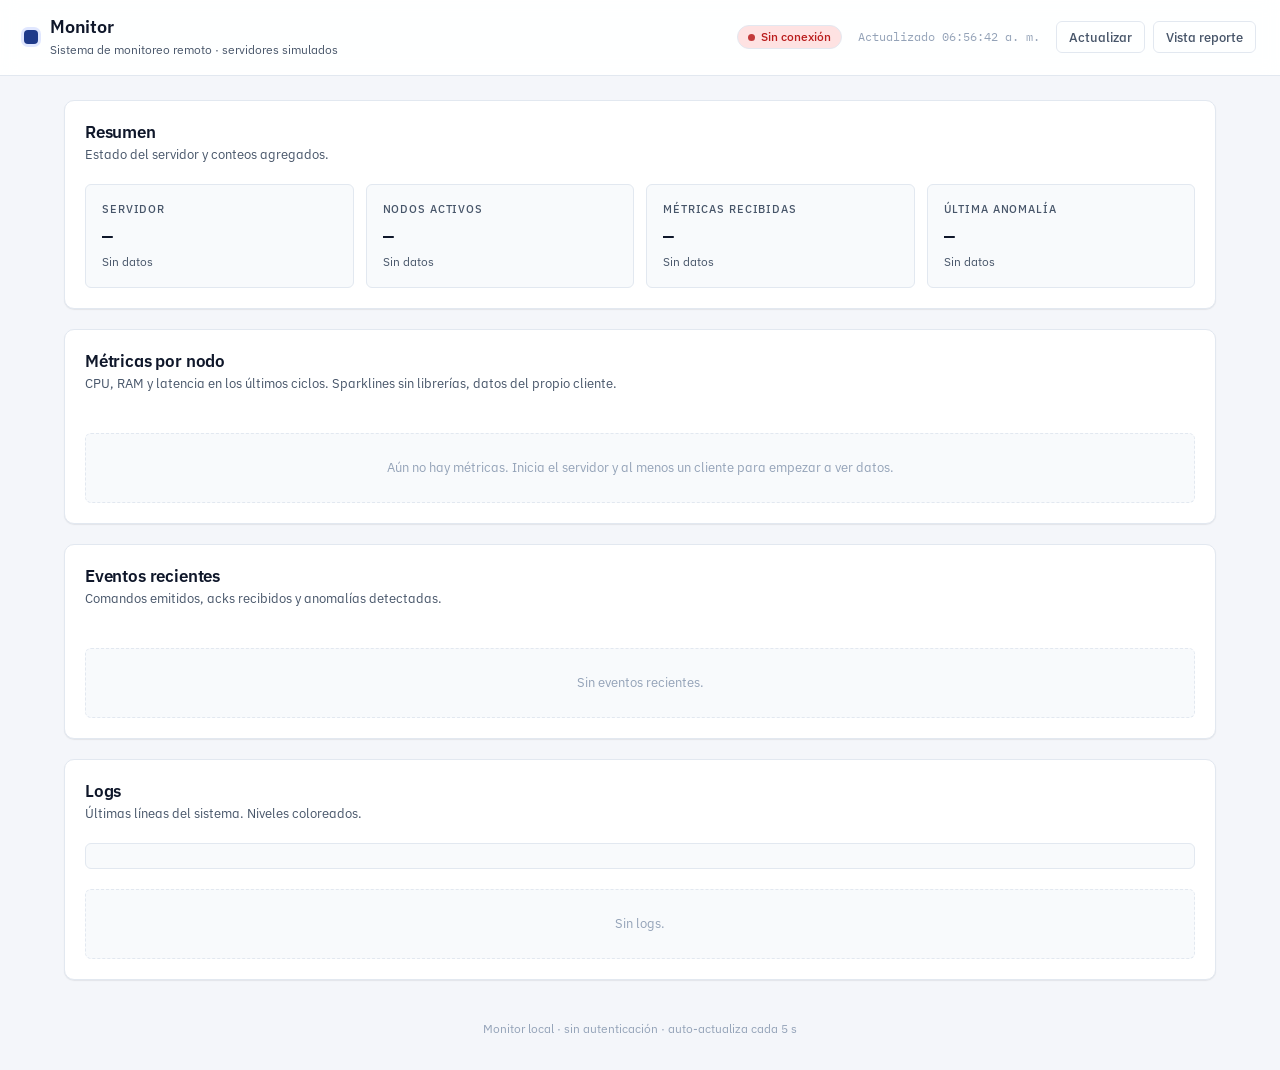
==== frontend/static/index.html @ 86722097 "implementación completa: servidor con persistencia, cliente, frontend y documentación" ====
<!doctype html>
<html lang="es">
  <head>
    <meta charset="utf-8" />
    <meta name="viewport" content="width=device-width, initial-scale=1" />
    <title>Monitor · Sistema de monitoreo remoto</title>
    <link rel="preconnect" href="https://fonts.googleapis.com" />
    <link rel="preconnect" href="https://fonts.gstatic.com" crossorigin />
    <link
      rel="stylesheet"
      href="https://fonts.googleapis.com/css2?family=IBM+Plex+Mono:wght@400;500&family=IBM+Plex+Sans:wght@400;500;600&display=swap"
    />
    <link rel="stylesheet" href="styles.css" />
  </head>
  <body>
    <a class="skip" href="#contenido">Saltar al contenido</a>

    <header class="topbar">
      <div class="topbar__brand">
        <span class="topbar__mark" aria-hidden="true"></span>
        <div>
          <h1>Monitor</h1>
          <p class="topbar__sub">Sistema de monitoreo remoto · servidores simulados</p>
        </div>
      </div>
      <div class="topbar__actions">
        <span class="pill pill--ghost" id="global-pill" data-state="loading">
          <span class="pill__dot" aria-hidden="true"></span>
          <span class="pill__label">Conectando…</span>
        </span>
        <span class="topbar__stamp" id="last-refresh">—</span>
        <button class="btn btn--ghost" id="refresh" type="button">
          Actualizar
        </button>
        <a class="btn btn--ghost" href="snapshot.html" target="_blank" rel="noopener">
          Vista reporte
        </a>
      </div>
    </header>

    <main id="contenido" class="layout">
      <!-- Resumen -->
      <section class="card" aria-labelledby="resumen-titulo">
        <header class="card__header">
          <h2 id="resumen-titulo">Resumen</h2>
          <p class="card__hint">Estado del servidor y conteos agregados.</p>
        </header>
        <div class="stat-grid">
          <div class="stat">
            <span class="stat__label">Servidor</span>
            <span class="stat__value" id="stat-server">—</span>
            <span class="stat__hint" id="stat-server-hint">Sin datos</span>
          </div>
          <div class="stat">
            <span class="stat__label">Nodos activos</span>
            <span class="stat__value" id="stat-nodes">—</span>
            <span class="stat__hint" id="stat-nodes-hint">Sin datos</span>
          </div>
          <div class="stat">
            <span class="stat__label">Métricas recibidas</span>
            <span class="stat__value" id="stat-metrics">—</span>
            <span class="stat__hint" id="stat-metrics-hint">Sin datos</span>
          </div>
          <div class="stat">
            <span class="stat__label">Última anomalía</span>
            <span class="stat__value" id="stat-anomaly">—</span>
            <span class="stat__hint" id="stat-anomaly-hint">Sin datos</span>
          </div>
        </div>
      </section>

      <!-- Métricas por nodo -->
      <section class="card" aria-labelledby="nodos-titulo">
        <header class="card__header">
          <h2 id="nodos-titulo">Métricas por nodo</h2>
          <p class="card__hint">
            CPU, RAM y latencia en los últimos ciclos. Sparklines sin librerías,
            datos del propio cliente.
          </p>
        </header>
        <div class="node-grid" id="node-grid"></div>
        <p class="empty" id="nodes-empty" hidden>
          Aún no hay métricas. Inicia el servidor y al menos un cliente para
          empezar a ver datos.
        </p>
      </section>

      <!-- Eventos recientes -->
      <section class="card" aria-labelledby="eventos-titulo">
        <header class="card__header">
          <h2 id="eventos-titulo">Eventos recientes</h2>
          <p class="card__hint">
            Comandos emitidos, acks recibidos y anomalías detectadas.
          </p>
        </header>
        <ol class="event-list" id="event-list" aria-live="polite"></ol>
        <p class="empty" id="events-empty" hidden>
          Sin eventos recientes.
        </p>
      </section>

      <!-- Logs -->
      <section class="card" aria-labelledby="logs-titulo">
        <header class="card__header">
          <h2 id="logs-titulo">Logs</h2>
          <p class="card__hint">Últimas líneas del sistema. Niveles coloreados.</p>
        </header>
        <pre class="log-tail" id="log-tail" aria-live="polite"></pre>
        <p class="empty" id="logs-empty" hidden>Sin logs.</p>
      </section>
    </main>

    <footer class="footbar">
      <span>Monitor local · sin autenticación · auto-actualiza cada 5 s</span>
    </footer>

    <script src="app.js" defer></script>
  </body>
</html>
---- frontend/static/styles.css ----
/* === Tokens ============================================================== */
:root {
  /* Surfaces */
  --bg: #f4f6fa;
  --surface: #ffffff;
  --surface-2: #f8fafc;
  --surface-3: #eef2f7;

  /* Lines */
  --border: #e2e8f0;
  --border-strong: #cbd5e1;
  --border-focus: #1e3a8a;

  /* Text */
  --text: #0f172a;
  --text-muted: #475569;
  --text-faint: #94a3b8;

  /* Accent (one) */
  --accent: #1e3a8a;
  --accent-hover: #1e40af;
  --accent-ink: #ffffff;
  --accent-soft: #e0e7ff;

  /* States */
  --success: #047857;
  --success-soft: #d1fae5;
  --warn: #b45309;
  --warn-soft: #fef3c7;
  --error: #b91c1c;
  --error-soft: #fee2e2;
  --info: #1d4ed8;
  --info-soft: #dbeafe;
  --idle: #475569;
  --idle-soft: #e2e8f0;

  /* Type */
  --font-sans: "IBM Plex Sans", system-ui, -apple-system, "Segoe UI", Roboto,
    "Helvetica Neue", Arial, sans-serif;
  --font-mono: "IBM Plex Mono", ui-monospace, "SF Mono", Menlo, Consolas,
    "Liberation Mono", monospace;

  /* Geometry */
  --radius-sm: 6px;
  --radius-md: 10px;
  --radius-lg: 14px;
  --radius-pill: 999px;

  --shadow-1: 0 1px 0 rgba(15, 23, 42, 0.04), 0 1px 2px rgba(15, 23, 42, 0.04);

  --space-1: 4px;
  --space-2: 8px;
  --space-3: 12px;
  --space-4: 16px;
  --space-5: 20px;
  --space-6: 24px;
  --space-8: 32px;
  --space-10: 40px;

  --maxw: 1200px;
}

@media (prefers-color-scheme: dark) {
  :root {
    --bg: #0b1220;
    --surface: #131b2c;
    --surface-2: #1a2335;
    --surface-3: #1e2942;
    --border: #23304a;
    --border-strong: #334155;
    --text: #f1f5f9;
    --text-muted: #94a3b8;
    --text-faint: #64748b;
    --accent: #93c5fd;
    --accent-hover: #bfdbfe;
    --accent-ink: #0b1220;
    --accent-soft: #1e3a8a;
    --success-soft: #064e3b;
    --warn-soft: #78350f;
    --error-soft: #7f1d1d;
    --info-soft: #1e3a8a;
    --idle-soft: #334155;
    --shadow-1: 0 1px 0 rgba(0, 0, 0, 0.3), 0 1px 2px rgba(0, 0, 0, 0.3);
  }
}

/* === Base ================================================================ */
*,
*::before,
*::after {
  box-sizing: border-box;
}

html {
  -webkit-text-size-adjust: 100%;
  text-rendering: optimizeLegibility;
}

body {
  margin: 0;
  font-family: var(--font-sans);
  font-size: 15px;
  line-height: 1.5;
  color: var(--text);
  background: var(--bg);
  font-feature-settings: "ss01", "ss02", "cv11";
}

h1,
h2,
h3 {
  margin: 0;
  font-weight: 600;
  letter-spacing: -0.01em;
  color: var(--text);
}

h1 {
  font-size: 18px;
  line-height: 1.25;
}

h2 {
  font-size: 17px;
  line-height: 1.3;
}

p {
  margin: 0;
  color: var(--text-muted);
}

code {
  font-family: var(--font-mono);
  font-size: 0.92em;
  color: var(--text);
  background: var(--surface-3);
  padding: 1px 5px;
  border-radius: 4px;
}

a {
  color: var(--accent);
  text-decoration: none;
}

button {
  font: inherit;
  color: inherit;
}

.skip {
  position: absolute;
  left: -9999px;
  top: 0;
  background: var(--accent);
  color: var(--accent-ink);
  padding: 8px 12px;
  border-radius: 0 0 var(--radius-sm) 0;
  z-index: 100;
}
.skip:focus {
  left: 0;
}

.muted {
  color: var(--text-muted);
}

/* === Top bar ============================================================== */
.topbar {
  position: sticky;
  top: 0;
  z-index: 10;
  display: flex;
  align-items: center;
  justify-content: space-between;
  gap: var(--space-4);
  padding: var(--space-4) var(--space-6);
  background: color-mix(in srgb, var(--surface) 92%, transparent);
  -webkit-backdrop-filter: saturate(180%) blur(8px);
  backdrop-filter: saturate(180%) blur(8px);
  border-bottom: 1px solid var(--border);
}

.topbar__brand {
  display: flex;
  align-items: center;
  gap: var(--space-3);
  min-width: 0;
}

.topbar__mark {
  width: 14px;
  height: 14px;
  border-radius: 4px;
  background: var(--accent);
  box-shadow: 0 0 0 3px var(--accent-soft);
  flex: 0 0 auto;
}

.topbar__sub {
  font-size: 12px;
  color: var(--text-muted);
  margin-top: 2px;
}

.topbar__actions {
  display: flex;
  align-items: center;
  gap: var(--space-2);
  flex-wrap: wrap;
  justify-content: flex-end;
}

.topbar__stamp {
  font-family: var(--font-mono);
  font-size: 12px;
  color: var(--text-faint);
  padding: 0 var(--space-2);
}

@media (max-width: 640px) {
  .topbar {
    padding: var(--space-3) var(--space-4);
  }
  .topbar__sub,
  .topbar__stamp {
    display: none;
  }
}

/* === Layout =============================================================== */
.layout {
  max-width: var(--maxw);
  margin: 0 auto;
  padding: var(--space-6);
  display: flex;
  flex-direction: column;
  gap: var(--space-5);
}

@media (max-width: 640px) {
  .layout {
    padding: var(--space-4);
    gap: var(--space-4);
  }
}

/* === Card ================================================================ */
.card {
  background: var(--surface);
  border: 1px solid var(--border);
  border-radius: var(--radius-md);
  padding: var(--space-5);
  box-shadow: var(--shadow-1);
  display: flex;
  flex-direction: column;
  gap: var(--space-5);
}

.card__header {
  display: flex;
  flex-direction: column;
  gap: 2px;
}

.card__hint {
  font-size: 13px;
  color: var(--text-muted);
}

.empty {
  font-size: 13px;
  color: var(--text-faint);
  text-align: center;
  padding: var(--space-6) var(--space-3);
  border: 1px dashed var(--border);
  border-radius: var(--radius-sm);
  background: var(--surface-2);
}

/* === Stat tiles =========================================================== */
.stat-grid {
  display: grid;
  grid-template-columns: repeat(auto-fit, minmax(180px, 1fr));
  gap: var(--space-3);
}

.stat {
  display: flex;
  flex-direction: column;
  gap: 4px;
  padding: var(--space-4);
  background: var(--surface-2);
  border: 1px solid var(--border);
  border-radius: var(--radius-sm);
}

.stat__label {
  font-size: 11px;
  text-transform: uppercase;
  letter-spacing: 0.08em;
  color: var(--text-muted);
  font-weight: 500;
}

.stat__value {
  font-family: var(--font-mono);
  font-size: 18px;
  font-weight: 500;
  color: var(--text);
  word-break: break-all;
}

.stat__hint {
  font-size: 12px;
  color: var(--text-muted);
}

/* === Buttons ============================================================== */
.btn {
  appearance: none;
  display: inline-flex;
  align-items: center;
  justify-content: center;
  gap: 6px;
  height: 32px;
  padding: 0 12px;
  font-size: 13px;
  font-weight: 500;
  color: var(--text);
  background: var(--surface);
  border: 1px solid var(--border-strong);
  border-radius: var(--radius-sm);
  cursor: pointer;
  transition: background-color 120ms ease, border-color 120ms ease,
    color 120ms ease;
  white-space: nowrap;
}

.btn:hover {
  background: var(--surface-3);
  border-color: var(--text-muted);
}

.btn:focus-visible {
  outline: 2px solid var(--accent);
  outline-offset: 2px;
}

.btn--ghost {
  background: transparent;
  border-color: var(--border);
  color: var(--text-muted);
}
.btn--ghost:hover {
  background: var(--surface-2);
  color: var(--text);
  border-color: var(--border-strong);
}

@media (prefers-reduced-motion: reduce) {
  .btn {
    transition: none;
  }
}

/* === Pills (status) ======================================================= */
.pill {
  display: inline-flex;
  align-items: center;
  gap: 6px;
  height: 24px;
  padding: 0 10px;
  font-size: 12px;
  font-weight: 500;
  color: var(--text);
  background: var(--idle-soft);
  border-radius: var(--radius-pill);
  white-space: nowrap;
}

.pill__dot {
  width: 7px;
  height: 7px;
  border-radius: 50%;
  background: currentColor;
  opacity: 0.85;
}

.pill--ghost {
  background: transparent;
  border: 1px solid var(--border);
  color: var(--text-muted);
}

.pill[data-state="ok"],
.pill[data-state="success"] {
  color: var(--success);
  background: var(--success-soft);
}
.pill[data-state="running"] {
  color: var(--info);
  background: var(--info-soft);
}
.pill[data-state="warn"] {
  color: var(--warn);
  background: var(--warn-soft);
}
.pill[data-state="error"] {
  color: var(--error);
  background: var(--error-soft);
}
.pill[data-state="idle"] {
  color: var(--idle);
  background: var(--idle-soft);
}
.pill[data-state="loading"] {
  color: var(--text-muted);
  background: var(--surface-3);
}
.pill[data-state="loading"] .pill__dot {
  animation: pulse 1.4s ease-in-out infinite;
}

@keyframes pulse {
  0%,
  100% {
    opacity: 0.4;
  }
  50% {
    opacity: 1;
  }
}

@media (prefers-reduced-motion: reduce) {
  .pill[data-state="loading"] .pill__dot {
    animation: none;
  }
}

/* === Node cards =========================================================== */
.node-grid {
  display: grid;
  grid-template-columns: repeat(auto-fit, minmax(320px, 1fr));
  gap: var(--space-4);
}

.node {
  display: flex;
  flex-direction: column;
  gap: var(--space-3);
  padding: var(--space-4);
  background: var(--surface-2);
  border: 1px solid var(--border);
  border-radius: var(--radius-sm);
}

.node__head {
  display: flex;
  align-items: center;
  justify-content: space-between;
  gap: var(--space-3);
}

.node__id {
  font-family: var(--font-mono);
  font-size: 14px;
  font-weight: 500;
  color: var(--text);
}

.node__metrics {
  display: grid;
  grid-template-columns: repeat(3, 1fr);
  gap: var(--space-3);
}

.metric {
  display: flex;
  flex-direction: column;
  gap: 4px;
  min-width: 0;
}

.metric__row {
  display: flex;
  align-items: baseline;
  justify-content: space-between;
  gap: var(--space-2);
}

.metric__label {
  font-size: 11px;
  text-transform: uppercase;
  letter-spacing: 0.08em;
  color: var(--text-muted);
  font-weight: 500;
}

.metric__value {
  font-family: var(--font-mono);
  font-size: 13px;
  font-weight: 500;
  color: var(--text);
}

.metric__value[data-state="warn"] {
  color: var(--warn);
}
.metric__value[data-state="error"] {
  color: var(--error);
}
.metric__value[data-state="success"] {
  color: var(--text);
}

.node__foot {
  display: flex;
  justify-content: space-between;
  align-items: center;
  gap: var(--space-2);
  font-size: 12px;
  color: var(--text-muted);
  padding-top: var(--space-2);
  border-top: 1px dashed var(--border);
  flex-wrap: wrap;
}

.node__foot code {
  font-size: 11px;
}

/* === Sparkline ============================================================ */
.spark {
  display: block;
  width: 100%;
  height: 28px;
  overflow: visible;
}

.spark__line {
  fill: none;
  stroke-width: 1.5;
  stroke-linecap: round;
  stroke-linejoin: round;
  vector-effect: non-scaling-stroke;
}

.spark__area {
  stroke: none;
  opacity: 0.18;
}

.spark--info .spark__line,
.spark--info .spark__area {
  stroke: var(--info);
  fill: var(--info);
}
.spark--success .spark__line,
.spark--success .spark__area {
  stroke: var(--success);
  fill: var(--success);
}
.spark--warn .spark__line,
.spark--warn .spark__area {
  stroke: var(--warn);
  fill: var(--warn);
}
.spark--error .spark__line,
.spark--error .spark__area {
  stroke: var(--error);
  fill: var(--error);
}
.spark--idle .spark__line,
.spark--idle .spark__area {
  stroke: var(--text-faint);
  fill: var(--text-faint);
}

/* === Event list =========================================================== */
.event-list {
  list-style: none;
  margin: 0;
  padding: 0;
  display: flex;
  flex-direction: column;
  gap: 2px;
  max-height: 360px;
  overflow-y: auto;
}

.event {
  display: grid;
  grid-template-columns: 100px 130px 1fr auto;
  align-items: center;
  gap: var(--space-3);
  padding: 8px var(--space-3);
  border-radius: 4px;
  background: var(--surface-2);
  border: 1px solid var(--border);
  font-size: 13px;
}

.event + .event {
  margin-top: -1px;
}

.event__type {
  font-family: var(--font-mono);
  font-size: 11px;
  text-transform: uppercase;
  letter-spacing: 0.05em;
  font-weight: 500;
  padding: 2px 8px;
  border-radius: var(--radius-pill);
  text-align: center;
  white-space: nowrap;
}

.event__type--command {
  color: var(--info);
  background: var(--info-soft);
}
.event__type--ack {
  color: var(--success);
  background: var(--success-soft);
}
.event__type--anomaly,
.event__type--alert,
.event__type--warn,
.event__type--warning {
  color: var(--warn);
  background: var(--warn-soft);
}
.event__type--error,
.event__type--fail,
.event__type--failed {
  color: var(--error);
  background: var(--error-soft);
}
.event__type--event,
.event__type--metric,
.event__type--info {
  color: var(--text-muted);
  background: var(--surface-3);
}

.event__node {
  font-family: var(--font-mono);
  font-size: 12px;
  color: var(--text);
  white-space: nowrap;
  overflow: hidden;
  text-overflow: ellipsis;
}

.event__detail {
  font-size: 13px;
  color: var(--text-muted);
  min-width: 0;
  overflow: hidden;
  text-overflow: ellipsis;
  white-space: nowrap;
}

.event__detail code {
  background: transparent;
  padding: 0;
  color: var(--text);
}

.event__time {
  font-family: var(--font-mono);
  font-size: 11px;
  color: var(--text-faint);
  white-space: nowrap;
}

@media (max-width: 720px) {
  .event {
    grid-template-columns: 90px 1fr auto;
    grid-template-areas:
      "type node time"
      "detail detail detail";
    row-gap: 2px;
  }
  .event__type {
    grid-area: type;
  }
  .event__node {
    grid-area: node;
  }
  .event__time {
    grid-area: time;
  }
  .event__detail {
    grid-area: detail;
    white-space: normal;
  }
}

/* === Log tail ============================================================= */
.log-tail {
  margin: 0;
  padding: var(--space-3);
  background: var(--surface-2);
  border: 1px solid var(--border);
  border-radius: var(--radius-sm);
  font-family: var(--font-mono);
  font-size: 12px;
  line-height: 1.55;
  color: var(--text);
  max-height: 360px;
  overflow: auto;
  white-space: pre-wrap;
  word-break: break-word;
}

.log__line {
  display: block;
}

.log__time {
  color: var(--text-faint);
  margin-right: 6px;
}

.log__level {
  display: inline-block;
  min-width: 48px;
  text-transform: uppercase;
  font-size: 10.5px;
  letter-spacing: 0.06em;
  margin-right: 6px;
  color: var(--text-muted);
}

.log__line[data-level="error"] .log__level,
.log__line[data-level="fatal"] .log__level {
  color: var(--error);
}
.log__line[data-level="warn"] .log__level,
.log__line[data-level="warning"] .log__level {
  color: var(--warn);
}
.log__line[data-level="info"] .log__level {
  color: var(--info);
}
.log__line[data-level="debug"] .log__level {
  color: var(--text-faint);
}

/* === Foot ================================================================ */
.footbar {
  max-width: var(--maxw);
  margin: 0 auto;
  padding: var(--space-4) var(--space-6) var(--space-8);
  font-size: 12px;
  color: var(--text-faint);
  text-align: center;
}

/* === Snapshot page ======================================================== */
.snapshot {
  max-width: 1200px;
  margin: 0 auto;
  padding: var(--space-10) var(--space-6) var(--space-12);
  display: flex;
  flex-direction: column;
  gap: var(--space-8);
}

.snapshot__head {
  display: flex;
  flex-direction: column;
  gap: var(--space-3);
  padding-bottom: var(--space-6);
  border-bottom: 1px solid var(--border);
}

.snapshot__eyebrow {
  font-size: 11px;
  text-transform: uppercase;
  letter-spacing: 0.18em;
  color: var(--text-muted);
  font-weight: 500;
}

.snapshot__title {
  font-size: clamp(28px, 4vw, 40px);
  line-height: 1.1;
  letter-spacing: -0.02em;
  font-weight: 600;
}

.snapshot__meta {
  display: flex;
  flex-wrap: wrap;
  gap: var(--space-4);
  font-size: 13px;
  color: var(--text-muted);
}

.snapshot__meta strong {
  color: var(--text);
  font-weight: 500;
}

.snapshot__grid {
  display: grid;
  grid-template-columns: repeat(auto-fit, minmax(260px, 1fr));
  gap: var(--space-4);
}

.snapshot__tile {
  display: flex;
  flex-direction: column;
  gap: var(--space-2);
  padding: var(--space-5);
  background: var(--surface);
  border: 1px solid var(--border);
  border-radius: var(--radius-md);
  box-shadow: var(--shadow-1);
}

.snapshot__tile--feature {
  grid-column: span 2;
  background: var(--surface-2);
}

@media (max-width: 720px) {
  .snapshot__tile--feature {
    grid-column: span 1;
  }
}

.snapshot__label {
  font-size: 11px;
  text-transform: uppercase;
  letter-spacing: 0.08em;
  color: var(--text-muted);
  font-weight: 500;
}

.snapshot__value {
  font-family: var(--font-mono);
  font-size: 22px;
  font-weight: 500;
  color: var(--text);
}

.snapshot__value--small {
  font-size: 14px;
  font-weight: 400;
  line-height: 1.5;
  word-break: break-all;
}

.snapshot__hint {
  font-size: 13px;
  color: var(--text-muted);
}

.snapshot__section {
  display: flex;
  flex-direction: column;
  gap: var(--space-4);
}

.snapshot__section-title {
  font-size: 14px;
  text-transform: uppercase;
  letter-spacing: 0.1em;
  color: var(--text-muted);
  font-weight: 500;
}

.snapshot__table {
  width: 100%;
  border-collapse: collapse;
  font-size: 13px;
  background: var(--surface);
  border: 1px solid var(--border);
  border-radius: var(--radius-md);
  overflow: hidden;
}

.snapshot__table th,
.snapshot__table td {
  text-align: left;
  padding: 8px 12px;
  border-bottom: 1px solid var(--border);
}

.snapshot__table th {
  font-weight: 500;
  color: var(--text-muted);
  font-size: 11px;
  text-transform: uppercase;
  letter-spacing: 0.06em;
  background: var(--surface-2);
}

.snapshot__table td {
  font-family: var(--font-mono);
  font-size: 12px;
  color: var(--text);
}

.snapshot__table tr:last-child td {
  border-bottom: 0;
}

.snapshot__foot {
  display: flex;
  justify-content: space-between;
  align-items: center;
  gap: var(--space-4);
  padding-top: var(--space-6);
  border-top: 1px solid var(--border);
  font-size: 12px;
  color: var(--text-faint);
  flex-wrap: wrap;
}
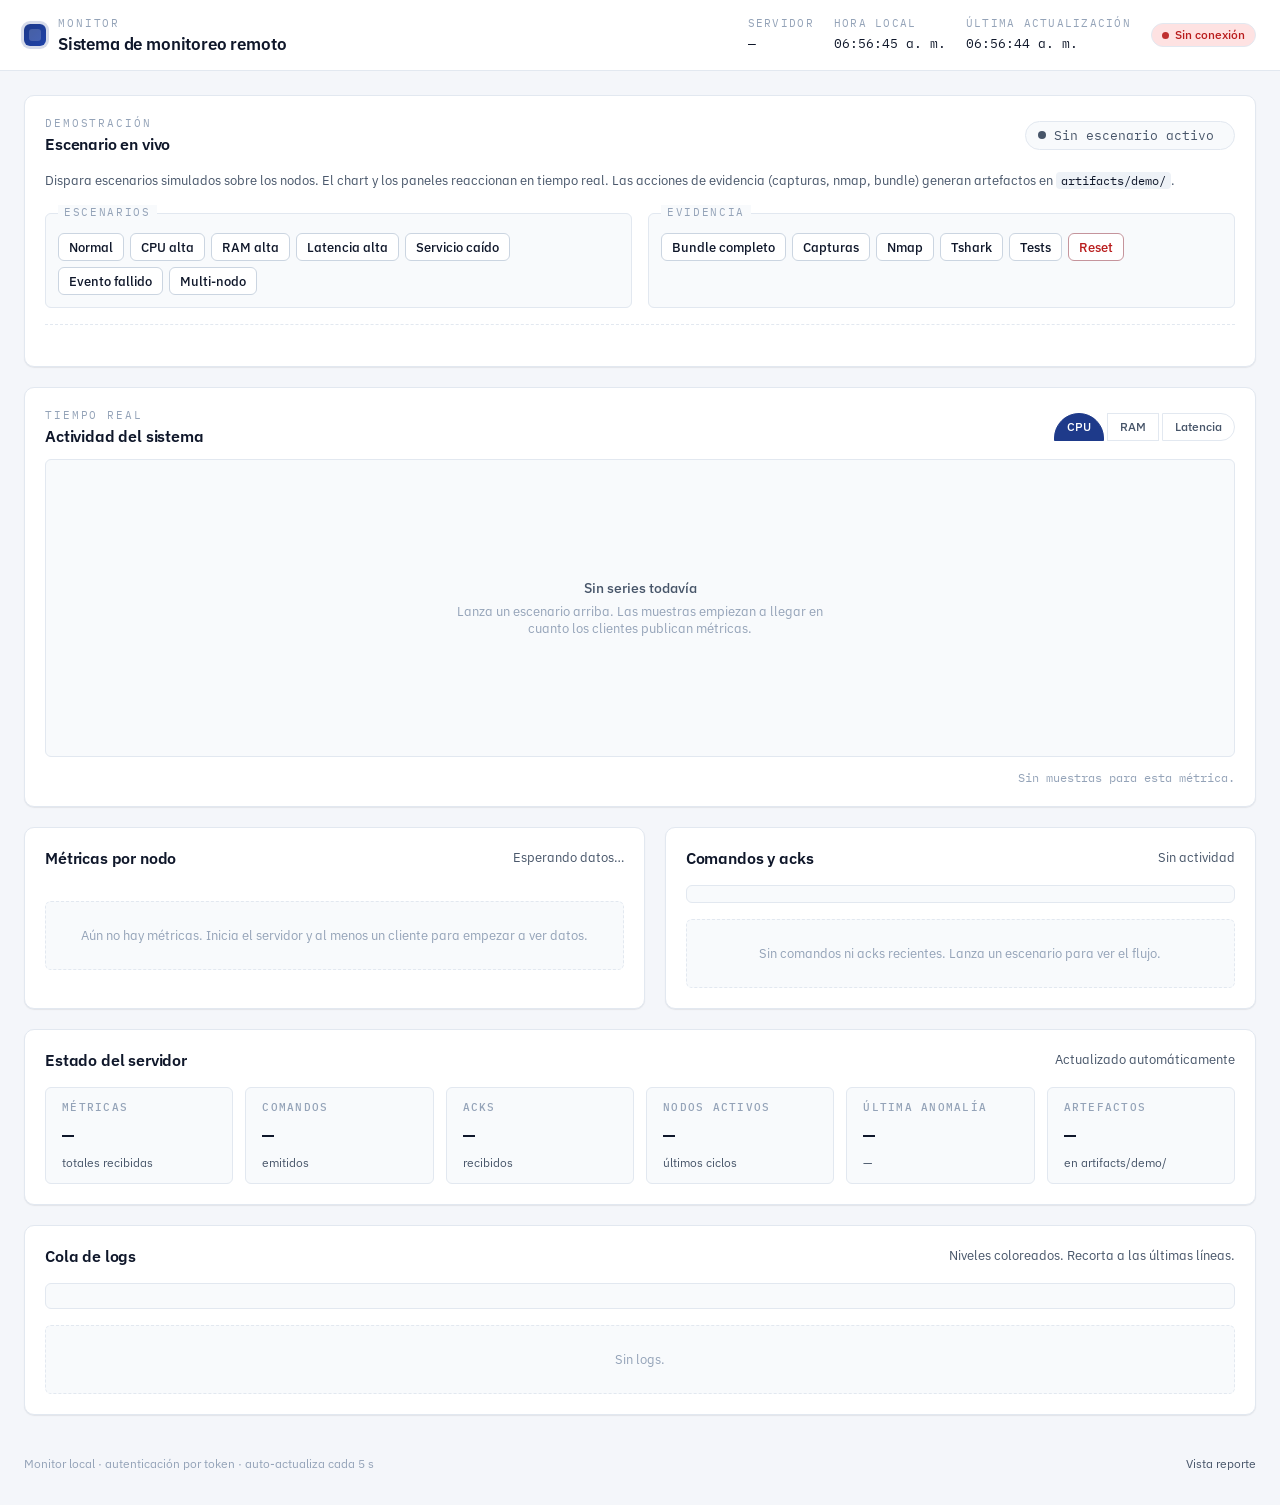
==== commit 8fdddff9: "alineación backend, dashboard demo, documentación y scripts: preparación demo-ready" ====
--- a/frontend/static/index.html
+++ b/frontend/static/index.html
@@ -15,95 +15,187 @@
   <body>
     <a class="skip" href="#contenido">Saltar al contenido</a>
 
-    <header class="topbar">
-      <div class="topbar__brand">
-        <span class="topbar__mark" aria-hidden="true"></span>
-        <div>
-          <h1>Monitor</h1>
-          <p class="topbar__sub">Sistema de monitoreo remoto · servidores simulados</p>
+    <header class="mission" aria-label="Estado de la misión">
+      <div class="mission__brand">
+        <span class="mission__mark" aria-hidden="true"></span>
+        <div class="mission__title">
+          <span class="mission__eyebrow">monitor</span>
+          <h1>Sistema de monitoreo remoto</h1>
         </div>
       </div>
-      <div class="topbar__actions">
-        <span class="pill pill--ghost" id="global-pill" data-state="loading">
-          <span class="pill__dot" aria-hidden="true"></span>
-          <span class="pill__label">Conectando…</span>
-        </span>
-        <span class="topbar__stamp" id="last-refresh">—</span>
-        <button class="btn btn--ghost" id="refresh" type="button">
-          Actualizar
-        </button>
-        <a class="btn btn--ghost" href="snapshot.html" target="_blank" rel="noopener">
-          Vista reporte
-        </a>
+      <div class="mission__meta">
+        <div class="mission__cell">
+          <span class="mission__label">Servidor</span>
+          <span class="mission__value" id="mission-server">—</span>
+        </div>
+        <div class="mission__cell">
+          <span class="mission__label">Hora local</span>
+          <span class="mission__value" id="mission-clock">—</span>
+        </div>
+        <div class="mission__cell">
+          <span class="mission__label">Última actualización</span>
+          <span class="mission__value" id="last-refresh">—</span>
+        </div>
+        <div class="mission__cell mission__cell--state">
+          <span class="pill pill--ghost" id="global-pill" data-state="loading">
+            <span class="pill__dot" aria-hidden="true"></span>
+            <span class="pill__label">Conectando…</span>
+          </span>
+        </div>
       </div>
     </header>
 
     <main id="contenido" class="layout">
-      <!-- Resumen -->
-      <section class="card" aria-labelledby="resumen-titulo">
+      <!-- Escenario activo -->
+      <section class="card scenario" aria-labelledby="scenario-titulo">
+        <header class="card__header scenario__head">
+          <div>
+            <span class="card__eyebrow">demostración</span>
+            <h2 id="scenario-titulo">Escenario en vivo</h2>
+          </div>
+          <div class="scenario__status" aria-live="polite">
+            <span class="scenario__status-dot" id="scenario-dot" data-state="idle"></span>
+            <span id="scenario-status-label">Sin escenario activo</span>
+            <span class="scenario__elapsed" id="scenario-elapsed"></span>
+          </div>
+        </header>
+        <p class="card__hint">
+          Dispara escenarios simulados sobre los nodos. El chart y los paneles
+          reaccionan en tiempo real. Las acciones de evidencia (capturas, nmap,
+          bundle) generan artefactos en <code>artifacts/demo/</code>.
+        </p>
+        <div class="scenario__controls" role="group" aria-label="Controles de demostración">
+          <fieldset class="control-group">
+            <legend>Escenarios</legend>
+            <button class="btn btn--scenario" data-action="scenario" data-scenario="normal" type="button">Normal</button>
+            <button class="btn btn--scenario" data-action="scenario" data-scenario="high-cpu" type="button">CPU alta</button>
+            <button class="btn btn--scenario" data-action="scenario" data-scenario="high-ram" type="button">RAM alta</button>
+            <button class="btn btn--scenario" data-action="scenario" data-scenario="high-latency" type="button">Latencia alta</button>
+            <button class="btn btn--scenario" data-action="scenario" data-scenario="service-failure" type="button">Servicio caído</button>
+            <button class="btn btn--scenario" data-action="scenario" data-scenario="failed-event" type="button">Evento fallido</button>
+            <button class="btn btn--scenario" data-action="scenario" data-scenario="multi-node" type="button">Multi-nodo</button>
+          </fieldset>
+          <fieldset class="control-group">
+            <legend>Evidencia</legend>
+            <button class="btn btn--action" data-action="demo-bundle" type="button">Bundle completo</button>
+            <button class="btn btn--action" data-action="screenshots" type="button">Capturas</button>
+            <button class="btn btn--action" data-action="nmap" type="button">Nmap</button>
+            <button class="btn btn--action" data-action="tshark-capture" type="button">Tshark</button>
+            <button class="btn btn--action" data-action="tests" type="button">Tests</button>
+            <button class="btn btn--action btn--danger" data-action="reset" type="button">Reset</button>
+          </fieldset>
+        </div>
+        <div class="scenario__feedback" id="scenario-feedback" role="status" aria-live="polite"></div>
+      </section>
+
+      <!-- Gráfico en tiempo real -->
+      <section class="card chart" aria-labelledby="chart-titulo">
+        <header class="card__header chart__head">
+          <div>
+            <span class="card__eyebrow">tiempo real</span>
+            <h2 id="chart-titulo">Actividad del sistema</h2>
+          </div>
+          <div class="chart__controls" role="tablist" aria-label="Métrica del chart">
+            <button class="seg" data-metric="cpu" aria-selected="true" role="tab" type="button">CPU</button>
+            <button class="seg" data-metric="ram" role="tab" type="button">RAM</button>
+            <button class="seg" data-metric="latency_ms" role="tab" type="button">Latencia</button>
+          </div>
+        </header>
+        <div class="chart__frame" id="chart-frame" data-metric="cpu">
+          <svg
+            class="chart__svg"
+            id="chart-svg"
+            viewBox="0 0 1000 280"
+            preserveAspectRatio="none"
+            role="img"
+            aria-label="Gráfico de series temporales por nodo"
+          ></svg>
+          <div class="chart__empty" id="chart-empty">
+            <span class="chart__empty-title">Sin series todavía</span>
+            <span class="chart__empty-hint"
+              >Lanza un escenario arriba. Las muestras empiezan a llegar en
+              cuanto los clientes publican métricas.</span
+            >
+          </div>
+          <div class="chart__tooltip" id="chart-tooltip" role="status" aria-live="polite"></div>
+        </div>
+        <footer class="chart__foot">
+          <div class="chart__legend" id="chart-legend" aria-label="Leyenda"></div>
+          <div class="chart__meta" id="chart-meta">—</div>
+        </footer>
+      </section>
+
+      <!-- Paneles por nodo + eventos en paralelo -->
+      <div class="grid-2">
+        <section class="card nodes" aria-labelledby="nodes-titulo">
+          <header class="card__header">
+            <h2 id="nodes-titulo">Métricas por nodo</h2>
+            <span class="card__hint" id="nodes-hint">—</span>
+          </header>
+          <div class="node-grid" id="node-grid"></div>
+          <p class="empty" id="nodes-empty" hidden>
+            Aún no hay métricas. Inicia el servidor y al menos un cliente para
+            empezar a ver datos.
+          </p>
+        </section>
+
+        <section class="card events" aria-labelledby="events-titulo">
+          <header class="card__header">
+            <h2 id="events-titulo">Comandos y acks</h2>
+            <span class="card__hint" id="events-hint">—</span>
+          </header>
+          <ol class="event-list" id="event-list" aria-live="polite"></ol>
+          <p class="empty" id="events-empty" hidden>
+            Sin comandos ni acks recientes. Lanza un escenario para ver el flujo.
+          </p>
+        </section>
+      </div>
+
+      <!-- Resumen numérico -->
+      <section class="card overview" aria-labelledby="overview-titulo">
         <header class="card__header">
-          <h2 id="resumen-titulo">Resumen</h2>
-          <p class="card__hint">Estado del servidor y conteos agregados.</p>
-        </header>
-        <div class="stat-grid">
-          <div class="stat">
-            <span class="stat__label">Servidor</span>
-            <span class="stat__value" id="stat-server">—</span>
-            <span class="stat__hint" id="stat-server-hint">Sin datos</span>
+          <h2 id="overview-titulo">Estado del servidor</h2>
+          <span class="card__hint" id="overview-hint">Actualizado automáticamente</span>
+        </header>
+        <div class="stat-strip">
+          <div class="stat">
+            <span class="stat__label">Métricas</span>
+            <span class="stat__value" id="stat-metrics">—</span>
+            <span class="stat__hint" id="stat-metrics-hint">totales recibidas</span>
+          </div>
+          <div class="stat">
+            <span class="stat__label">Comandos</span>
+            <span class="stat__value" id="stat-commands">—</span>
+            <span class="stat__hint" id="stat-commands-hint">emitidos</span>
+          </div>
+          <div class="stat">
+            <span class="stat__label">ACKs</span>
+            <span class="stat__value" id="stat-acks">—</span>
+            <span class="stat__hint" id="stat-acks-hint">recibidos</span>
           </div>
           <div class="stat">
             <span class="stat__label">Nodos activos</span>
             <span class="stat__value" id="stat-nodes">—</span>
-            <span class="stat__hint" id="stat-nodes-hint">Sin datos</span>
-          </div>
-          <div class="stat">
-            <span class="stat__label">Métricas recibidas</span>
-            <span class="stat__value" id="stat-metrics">—</span>
-            <span class="stat__hint" id="stat-metrics-hint">Sin datos</span>
+            <span class="stat__hint" id="stat-nodes-hint">últimos ciclos</span>
           </div>
           <div class="stat">
             <span class="stat__label">Última anomalía</span>
             <span class="stat__value" id="stat-anomaly">—</span>
-            <span class="stat__hint" id="stat-anomaly-hint">Sin datos</span>
-          </div>
-        </div>
-      </section>
-
-      <!-- Métricas por nodo -->
-      <section class="card" aria-labelledby="nodos-titulo">
+            <span class="stat__hint" id="stat-anomaly-hint">—</span>
+          </div>
+          <div class="stat">
+            <span class="stat__label">Artefactos</span>
+            <span class="stat__value" id="stat-artifacts">—</span>
+            <span class="stat__hint" id="stat-artifacts-hint">en artifacts/demo/</span>
+          </div>
+        </div>
+      </section>
+
+      <!-- Logs -->
+      <section class="card logs" aria-labelledby="logs-titulo">
         <header class="card__header">
-          <h2 id="nodos-titulo">Métricas por nodo</h2>
-          <p class="card__hint">
-            CPU, RAM y latencia en los últimos ciclos. Sparklines sin librerías,
-            datos del propio cliente.
-          </p>
-        </header>
-        <div class="node-grid" id="node-grid"></div>
-        <p class="empty" id="nodes-empty" hidden>
-          Aún no hay métricas. Inicia el servidor y al menos un cliente para
-          empezar a ver datos.
-        </p>
-      </section>
-
-      <!-- Eventos recientes -->
-      <section class="card" aria-labelledby="eventos-titulo">
-        <header class="card__header">
-          <h2 id="eventos-titulo">Eventos recientes</h2>
-          <p class="card__hint">
-            Comandos emitidos, acks recibidos y anomalías detectadas.
-          </p>
-        </header>
-        <ol class="event-list" id="event-list" aria-live="polite"></ol>
-        <p class="empty" id="events-empty" hidden>
-          Sin eventos recientes.
-        </p>
-      </section>
-
-      <!-- Logs -->
-      <section class="card" aria-labelledby="logs-titulo">
-        <header class="card__header">
-          <h2 id="logs-titulo">Logs</h2>
-          <p class="card__hint">Últimas líneas del sistema. Niveles coloreados.</p>
+          <h2 id="logs-titulo">Cola de logs</h2>
+          <span class="card__hint">Niveles coloreados. Recorta a las últimas líneas.</span>
         </header>
         <pre class="log-tail" id="log-tail" aria-live="polite"></pre>
         <p class="empty" id="logs-empty" hidden>Sin logs.</p>
@@ -111,7 +203,8 @@
     </main>
 
     <footer class="footbar">
-      <span>Monitor local · sin autenticación · auto-actualiza cada 5 s</span>
+      <span>Monitor local · autenticación por token · auto-actualiza cada 5 s</span>
+      <a class="footbar__link" href="snapshot.html" target="_blank" rel="noopener">Vista reporte</a>
     </footer>
 
     <script src="app.js" defer></script>
--- a/frontend/static/styles.css
+++ b/frontend/static/styles.css
@@ -5,6 +5,7 @@
   --surface: #ffffff;
   --surface-2: #f8fafc;
   --surface-3: #eef2f7;
+  --surface-strong: #e7ecf3;
 
   /* Lines */
   --border: #e2e8f0;
@@ -47,6 +48,7 @@
   --radius-pill: 999px;
 
   --shadow-1: 0 1px 0 rgba(15, 23, 42, 0.04), 0 1px 2px rgba(15, 23, 42, 0.04);
+  --shadow-2: 0 8px 24px -16px rgba(15, 23, 42, 0.18);
 
   --space-1: 4px;
   --space-2: 8px;
@@ -57,7 +59,7 @@
   --space-8: 32px;
   --space-10: 40px;
 
-  --maxw: 1200px;
+  --maxw: 1280px;
 }
 
 @media (prefers-color-scheme: dark) {
@@ -66,6 +68,7 @@
     --surface: #131b2c;
     --surface-2: #1a2335;
     --surface-3: #1e2942;
+    --surface-strong: #23304a;
     --border: #23304a;
     --border-strong: #334155;
     --text: #f1f5f9;
@@ -81,6 +84,7 @@
     --info-soft: #1e3a8a;
     --idle-soft: #334155;
     --shadow-1: 0 1px 0 rgba(0, 0, 0, 0.3), 0 1px 2px rgba(0, 0, 0, 0.3);
+    --shadow-2: 0 16px 32px -24px rgba(0, 0, 0, 0.6);
   }
 }
 
@@ -104,31 +108,20 @@
   color: var(--text);
   background: var(--bg);
   font-feature-settings: "ss01", "ss02", "cv11";
-}
-
-h1,
-h2,
-h3 {
+  min-height: 100dvh;
+}
+
+h1, h2, h3 {
   margin: 0;
   font-weight: 600;
   letter-spacing: -0.01em;
   color: var(--text);
 }
-
-h1 {
-  font-size: 18px;
-  line-height: 1.25;
-}
-
-h2 {
-  font-size: 17px;
-  line-height: 1.3;
-}
-
-p {
-  margin: 0;
-  color: var(--text-muted);
-}
+h1 { font-size: 18px; line-height: 1.25; }
+h2 { font-size: 16px; line-height: 1.3; }
+h3 { font-size: 14px; line-height: 1.3; }
+
+p { margin: 0; color: var(--text-muted); }
 
 code {
   font-family: var(--font-mono);
@@ -139,15 +132,10 @@
   border-radius: 4px;
 }
 
-a {
-  color: var(--accent);
-  text-decoration: none;
-}
-
-button {
-  font: inherit;
-  color: inherit;
-}
+a { color: var(--accent); text-decoration: none; }
+a:hover { text-decoration: underline; }
+
+button { font: inherit; color: inherit; }
 
 .skip {
   position: absolute;
@@ -159,78 +147,113 @@
   border-radius: 0 0 var(--radius-sm) 0;
   z-index: 100;
 }
-.skip:focus {
-  left: 0;
-}
-
-.muted {
-  color: var(--text-muted);
-}
-
-/* === Top bar ============================================================== */
-.topbar {
+.skip:focus { left: 0; }
+
+.muted { color: var(--text-muted); }
+
+/* === Mission strip ====================================================== */
+.mission {
   position: sticky;
   top: 0;
-  z-index: 10;
+  z-index: 20;
   display: flex;
   align-items: center;
   justify-content: space-between;
-  gap: var(--space-4);
+  gap: var(--space-5);
   padding: var(--space-4) var(--space-6);
-  background: color-mix(in srgb, var(--surface) 92%, transparent);
-  -webkit-backdrop-filter: saturate(180%) blur(8px);
-  backdrop-filter: saturate(180%) blur(8px);
+  background: color-mix(in srgb, var(--surface) 94%, transparent);
+  -webkit-backdrop-filter: saturate(180%) blur(10px);
+  backdrop-filter: saturate(180%) blur(10px);
   border-bottom: 1px solid var(--border);
 }
 
-.topbar__brand {
+.mission__brand {
   display: flex;
   align-items: center;
   gap: var(--space-3);
   min-width: 0;
 }
 
-.topbar__mark {
-  width: 14px;
-  height: 14px;
-  border-radius: 4px;
-  background: var(--accent);
-  box-shadow: 0 0 0 3px var(--accent-soft);
+.mission__mark {
+  width: 22px;
+  height: 22px;
+  border-radius: 6px;
+  background:
+    linear-gradient(135deg, var(--accent) 0%, color-mix(in srgb, var(--accent) 60%, var(--info)) 100%);
+  position: relative;
   flex: 0 0 auto;
-}
-
-.topbar__sub {
-  font-size: 12px;
-  color: var(--text-muted);
-  margin-top: 2px;
-}
-
-.topbar__actions {
-  display: flex;
-  align-items: center;
-  gap: var(--space-2);
-  flex-wrap: wrap;
-  justify-content: flex-end;
-}
-
-.topbar__stamp {
-  font-family: var(--font-mono);
-  font-size: 12px;
-  color: var(--text-faint);
-  padding: 0 var(--space-2);
-}
-
-@media (max-width: 640px) {
-  .topbar {
-    padding: var(--space-3) var(--space-4);
-  }
-  .topbar__sub,
-  .topbar__stamp {
-    display: none;
-  }
-}
-
-/* === Layout =============================================================== */
+  box-shadow: 0 0 0 3px color-mix(in srgb, var(--accent) 18%, transparent);
+}
+.mission__mark::after {
+  content: "";
+  position: absolute;
+  inset: 5px;
+  border-radius: 3px;
+  background: var(--accent-ink);
+  opacity: 0.18;
+}
+
+.mission__title { min-width: 0; }
+.mission__eyebrow {
+  display: block;
+  font-family: var(--font-mono);
+  font-size: 10.5px;
+  text-transform: uppercase;
+  letter-spacing: 0.18em;
+  color: var(--text-faint);
+  margin-bottom: 2px;
+}
+.mission__title h1 {
+  font-size: 17px;
+  line-height: 1.2;
+  white-space: nowrap;
+  overflow: hidden;
+  text-overflow: ellipsis;
+}
+
+.mission__meta {
+  display: grid;
+  grid-template-columns: repeat(4, minmax(0, auto));
+  gap: var(--space-5);
+  align-items: center;
+}
+
+.mission__cell {
+  display: flex;
+  flex-direction: column;
+  gap: 2px;
+  min-width: 0;
+}
+.mission__cell--state { align-self: center; }
+.mission__cell--state > .pill { align-self: flex-start; }
+.mission__label {
+  font-family: var(--font-mono);
+  font-size: 10.5px;
+  text-transform: uppercase;
+  letter-spacing: 0.12em;
+  color: var(--text-faint);
+}
+.mission__value {
+  font-family: var(--font-mono);
+  font-size: 13px;
+  color: var(--text);
+  white-space: nowrap;
+  overflow: hidden;
+  text-overflow: ellipsis;
+  max-width: 220px;
+}
+
+@media (max-width: 900px) {
+  .mission { flex-direction: column; align-items: flex-start; }
+  .mission__meta { grid-template-columns: repeat(2, 1fr); gap: var(--space-3); width: 100%; }
+  .mission__cell--state { grid-column: span 2; }
+}
+@media (max-width: 560px) {
+  .mission { padding: var(--space-3) var(--space-4); }
+  .mission__meta { grid-template-columns: 1fr 1fr; }
+}
+
+/* === Layout ============================================================== */
 .layout {
   max-width: var(--maxw);
   margin: 0 auto;
@@ -239,12 +262,17 @@
   flex-direction: column;
   gap: var(--space-5);
 }
-
 @media (max-width: 640px) {
-  .layout {
-    padding: var(--space-4);
-    gap: var(--space-4);
-  }
+  .layout { padding: var(--space-4); gap: var(--space-4); }
+}
+
+.grid-2 {
+  display: grid;
+  grid-template-columns: minmax(0, 1.05fr) minmax(0, 1fr);
+  gap: var(--space-5);
+}
+@media (max-width: 960px) {
+  .grid-2 { grid-template-columns: 1fr; }
 }
 
 /* === Card ================================================================ */
@@ -256,19 +284,27 @@
   box-shadow: var(--shadow-1);
   display: flex;
   flex-direction: column;
-  gap: var(--space-5);
+  gap: var(--space-4);
+  min-width: 0;
 }
 
 .card__header {
   display: flex;
-  flex-direction: column;
-  gap: 2px;
-}
-
-.card__hint {
-  font-size: 13px;
-  color: var(--text-muted);
-}
+  align-items: flex-start;
+  justify-content: space-between;
+  gap: var(--space-3);
+  flex-wrap: wrap;
+}
+.card__eyebrow {
+  display: block;
+  font-family: var(--font-mono);
+  font-size: 10.5px;
+  text-transform: uppercase;
+  letter-spacing: 0.18em;
+  color: var(--text-faint);
+  margin-bottom: 2px;
+}
+.card__hint { font-size: 12.5px; color: var(--text-muted); }
 
 .empty {
   font-size: 13px;
@@ -279,44 +315,7 @@
   border-radius: var(--radius-sm);
   background: var(--surface-2);
 }
-
-/* === Stat tiles =========================================================== */
-.stat-grid {
-  display: grid;
-  grid-template-columns: repeat(auto-fit, minmax(180px, 1fr));
-  gap: var(--space-3);
-}
-
-.stat {
-  display: flex;
-  flex-direction: column;
-  gap: 4px;
-  padding: var(--space-4);
-  background: var(--surface-2);
-  border: 1px solid var(--border);
-  border-radius: var(--radius-sm);
-}
-
-.stat__label {
-  font-size: 11px;
-  text-transform: uppercase;
-  letter-spacing: 0.08em;
-  color: var(--text-muted);
-  font-weight: 500;
-}
-
-.stat__value {
-  font-family: var(--font-mono);
-  font-size: 18px;
-  font-weight: 500;
-  color: var(--text);
-  word-break: break-all;
-}
-
-.stat__hint {
-  font-size: 12px;
-  color: var(--text-muted);
-}
+.empty[hidden] { display: none; }
 
 /* === Buttons ============================================================== */
 .btn {
@@ -335,35 +334,59 @@
   border-radius: var(--radius-sm);
   cursor: pointer;
   transition: background-color 120ms ease, border-color 120ms ease,
-    color 120ms ease;
+    color 120ms ease, transform 80ms ease;
   white-space: nowrap;
 }
-
-.btn:hover {
-  background: var(--surface-3);
-  border-color: var(--text-muted);
-}
-
-.btn:focus-visible {
-  outline: 2px solid var(--accent);
-  outline-offset: 2px;
-}
+.btn:hover { background: var(--surface-3); border-color: var(--text-muted); }
+.btn:active { transform: translateY(1px); }
+.btn:focus-visible { outline: 2px solid var(--accent); outline-offset: 2px; }
+.btn:disabled { opacity: 0.55; cursor: not-allowed; }
+.btn:disabled:hover { background: var(--surface); border-color: var(--border-strong); }
 
 .btn--ghost {
   background: transparent;
   border-color: var(--border);
   color: var(--text-muted);
 }
-.btn--ghost:hover {
-  background: var(--surface-2);
-  color: var(--text);
-  border-color: var(--border-strong);
-}
+.btn--ghost:hover { background: var(--surface-2); color: var(--text); border-color: var(--border-strong); }
+
+.btn--danger { color: var(--error); border-color: color-mix(in srgb, var(--error) 35%, var(--border-strong)); }
+.btn--danger:hover { background: var(--error-soft); border-color: var(--error); color: var(--error); }
 
 @media (prefers-reduced-motion: reduce) {
-  .btn {
-    transition: none;
-  }
+  .btn { transition: none; }
+  .btn:active { transform: none; }
+}
+
+/* === Segmented control =================================================== */
+.seg {
+  appearance: none;
+  font: inherit;
+  font-size: 12px;
+  font-weight: 500;
+  color: var(--text-muted);
+  background: transparent;
+  border: 1px solid var(--border);
+  padding: 4px 12px;
+  height: 28px;
+  cursor: pointer;
+  border-radius: var(--radius-pill);
+  transition: background-color 120ms ease, color 120ms ease, border-color 120ms ease;
+}
+.seg + .seg { margin-left: -1px; }
+.seg:first-child { border-top-right-radius: var(--radius-pill); border-bottom-right-radius: 0; border-top-left-radius: var(--radius-pill); border-bottom-left-radius: 0; }
+.seg:last-child { border-top-right-radius: var(--radius-pill); border-bottom-right-radius: var(--radius-pill); border-top-left-radius: 0; border-bottom-left-radius: 0; }
+.seg:not(:first-child):not(:last-child) { border-radius: 0; }
+.seg[aria-selected="true"] {
+  background: var(--accent);
+  border-color: var(--accent);
+  color: var(--accent-ink);
+}
+.seg:hover:not([aria-selected="true"]) { color: var(--text); background: var(--surface-2); }
+.seg:focus-visible { outline: 2px solid var(--accent); outline-offset: 2px; }
+
+@media (prefers-reduced-motion: reduce) {
+  .seg { transition: none; }
 }
 
 /* === Pills (status) ======================================================= */
@@ -380,67 +403,296 @@
   border-radius: var(--radius-pill);
   white-space: nowrap;
 }
-
 .pill__dot {
   width: 7px;
   height: 7px;
   border-radius: 50%;
   background: currentColor;
-  opacity: 0.85;
-}
-
-.pill--ghost {
-  background: transparent;
-  border: 1px solid var(--border);
+  opacity: 0.9;
+}
+.pill--ghost { background: transparent; border: 1px solid var(--border); color: var(--text-muted); }
+
+.pill[data-state="ok"], .pill[data-state="success"] { color: var(--success); background: var(--success-soft); }
+.pill[data-state="running"] { color: var(--info); background: var(--info-soft); }
+.pill[data-state="warn"] { color: var(--warn); background: var(--warn-soft); }
+.pill[data-state="error"] { color: var(--error); background: var(--error-soft); }
+.pill[data-state="idle"] { color: var(--idle); background: var(--idle-soft); }
+.pill[data-state="loading"] { color: var(--text-muted); background: var(--surface-3); }
+.pill[data-state="loading"] .pill__dot { animation: pulse 1.4s ease-in-out infinite; }
+
+@keyframes pulse {
+  0%, 100% { opacity: 0.4; }
+  50% { opacity: 1; }
+}
+@media (prefers-reduced-motion: reduce) {
+  .pill[data-state="loading"] .pill__dot { animation: none; }
+}
+
+/* === Scenario panel ====================================================== */
+.scenario { gap: var(--space-4); }
+.scenario__head { align-items: center; gap: var(--space-5); flex-wrap: wrap; }
+.scenario__status {
+  display: inline-flex;
+  align-items: center;
+  gap: 8px;
+  font-family: var(--font-mono);
+  font-size: 12.5px;
   color: var(--text-muted);
-}
-
-.pill[data-state="ok"],
-.pill[data-state="success"] {
-  color: var(--success);
-  background: var(--success-soft);
-}
-.pill[data-state="running"] {
-  color: var(--info);
-  background: var(--info-soft);
-}
-.pill[data-state="warn"] {
-  color: var(--warn);
-  background: var(--warn-soft);
-}
-.pill[data-state="error"] {
-  color: var(--error);
-  background: var(--error-soft);
-}
-.pill[data-state="idle"] {
-  color: var(--idle);
-  background: var(--idle-soft);
-}
-.pill[data-state="loading"] {
+  background: var(--surface-2);
+  border: 1px solid var(--border);
+  border-radius: var(--radius-pill);
+  padding: 4px 12px;
+  min-height: 28px;
+}
+.scenario__status-dot {
+  width: 8px;
+  height: 8px;
+  border-radius: 50%;
+  background: var(--idle);
+  flex: 0 0 auto;
+}
+.scenario__status-dot[data-state="running"] {
+  background: var(--info);
+  box-shadow: 0 0 0 0 color-mix(in srgb, var(--info) 60%, transparent);
+  animation: scenario-pulse 1.4s ease-in-out infinite;
+}
+.scenario__status-dot[data-state="error"] { background: var(--error); }
+.scenario__status-dot[data-state="success"] { background: var(--success); }
+.scenario__elapsed { color: var(--text-faint); }
+
+@keyframes scenario-pulse {
+  0% { box-shadow: 0 0 0 0 color-mix(in srgb, var(--info) 60%, transparent); }
+  70% { box-shadow: 0 0 0 8px color-mix(in srgb, var(--info) 0%, transparent); }
+  100% { box-shadow: 0 0 0 0 color-mix(in srgb, var(--info) 0%, transparent); }
+}
+@media (prefers-reduced-motion: reduce) {
+  .scenario__status-dot[data-state="running"] { animation: none; }
+}
+
+.scenario__controls {
+  display: grid;
+  grid-template-columns: 1fr 1fr;
+  gap: var(--space-4);
+}
+@media (max-width: 760px) { .scenario__controls { grid-template-columns: 1fr; } }
+
+.control-group {
+  border: 1px solid var(--border);
+  border-radius: var(--radius-sm);
+  padding: var(--space-3) var(--space-3) var(--space-3);
+  margin: 0;
+  display: flex;
+  flex-wrap: wrap;
+  gap: 6px;
+  background: var(--surface-2);
+  min-width: 0;
+}
+.control-group legend {
+  font-family: var(--font-mono);
+  font-size: 10.5px;
+  text-transform: uppercase;
+  letter-spacing: 0.16em;
+  color: var(--text-faint);
+  padding: 0 6px;
+  background: var(--surface-2);
+}
+.control-group .btn { height: 28px; padding: 0 10px; font-size: 12.5px; }
+
+.btn--scenario[data-busy="true"]::before,
+.btn--action[data-busy="true"]::before {
+  content: "";
+  width: 10px;
+  height: 10px;
+  border-radius: 50%;
+  border: 2px solid currentColor;
+  border-top-color: transparent;
+  animation: spin 700ms linear infinite;
+  display: inline-block;
+}
+@keyframes spin { to { transform: rotate(360deg); } }
+@media (prefers-reduced-motion: reduce) {
+  .btn--scenario[data-busy="true"]::before,
+  .btn--action[data-busy="true"]::before { animation: none; border-top-color: currentColor; }
+}
+
+.scenario__feedback {
+  min-height: 22px;
+  font-size: 13px;
   color: var(--text-muted);
-  background: var(--surface-3);
-}
-.pill[data-state="loading"] .pill__dot {
-  animation: pulse 1.4s ease-in-out infinite;
-}
-
-@keyframes pulse {
-  0%,
-  100% {
-    opacity: 0.4;
-  }
-  50% {
-    opacity: 1;
-  }
-}
-
+  font-family: var(--font-mono);
+  border-top: 1px dashed var(--border);
+  padding-top: var(--space-3);
+  white-space: pre-wrap;
+  word-break: break-word;
+}
+.scenario__feedback[data-tone="success"] { color: var(--success); }
+.scenario__feedback[data-tone="warn"] { color: var(--warn); }
+.scenario__feedback[data-tone="error"] { color: var(--error); }
+
+/* === Chart =============================================================== */
+.chart { gap: var(--space-3); }
+.chart__head { align-items: center; gap: var(--space-4); flex-wrap: wrap; }
+
+.chart__frame {
+  position: relative;
+  border: 1px solid var(--border);
+  border-radius: var(--radius-sm);
+  background: var(--surface-2);
+  padding: var(--space-2);
+  min-height: 240px;
+}
+.chart__svg {
+  display: block;
+  width: 100%;
+  height: 280px;
+  font-family: var(--font-mono);
+}
+.chart__empty {
+  position: absolute;
+  inset: 0;
+  display: flex;
+  flex-direction: column;
+  align-items: center;
+  justify-content: center;
+  text-align: center;
+  padding: var(--space-5);
+  color: var(--text-faint);
+  gap: 4px;
+}
+.chart__empty[hidden] { display: none; }
+.chart__empty-title { font-size: 14px; color: var(--text-muted); font-weight: 500; }
+.chart__empty-hint { font-size: 12.5px; max-width: 380px; line-height: 1.4; }
+
+.chart__grid { stroke: var(--border); stroke-width: 1; stroke-dasharray: 2 3; opacity: 0.8; }
+.chart__threshold { stroke-width: 1; stroke-dasharray: 4 4; opacity: 0.55; }
+.chart__threshold--warn { stroke: var(--warn); }
+.chart__threshold--error { stroke: var(--error); }
+.chart__threshold-label {
+  fill: var(--text-faint);
+  font-size: 10.5px;
+  font-family: var(--font-mono);
+  text-transform: uppercase;
+  letter-spacing: 0.08em;
+}
+.chart__y-label, .chart__x-label {
+  fill: var(--text-faint);
+  font-size: 10.5px;
+  font-family: var(--font-mono);
+}
+.chart__area { opacity: 0.08; }
+.chart__line { fill: none; stroke-width: 1.75; stroke-linejoin: round; stroke-linecap: round; }
+.chart__dot { stroke: var(--surface); stroke-width: 1.5; }
+.chart__live-dot { stroke: var(--surface); stroke-width: 1.75; }
+.chart__live-pulse {
+  opacity: 0.5;
+  transform-origin: center;
+  animation: live-pulse 1.6s ease-out infinite;
+}
+@keyframes live-pulse {
+  0% { transform: scale(1); opacity: 0.55; }
+  70% { transform: scale(3.2); opacity: 0; }
+  100% { transform: scale(3.2); opacity: 0; }
+}
 @media (prefers-reduced-motion: reduce) {
-  .pill[data-state="loading"] .pill__dot {
-    animation: none;
-  }
-}
-
-/* === Node cards =========================================================== */
+  .chart__live-pulse { animation: none; opacity: 0; }
+}
+
+.chart__tooltip {
+  position: absolute;
+  pointer-events: none;
+  background: var(--surface);
+  border: 1px solid var(--border-strong);
+  border-radius: var(--radius-sm);
+  padding: 4px 8px;
+  font-size: 11.5px;
+  font-family: var(--font-mono);
+  color: var(--text);
+  box-shadow: var(--shadow-2);
+  opacity: 0;
+  transition: opacity 120ms ease;
+  z-index: 5;
+}
+.chart__tooltip[data-show="true"] { opacity: 1; }
+
+.chart__foot {
+  display: flex;
+  align-items: flex-start;
+  justify-content: space-between;
+  gap: var(--space-3);
+  flex-wrap: wrap;
+}
+.chart__legend { display: flex; flex-wrap: wrap; gap: var(--space-3); }
+.legend-item {
+  display: inline-flex;
+  align-items: center;
+  gap: 6px;
+  font-size: 12.5px;
+  color: var(--text);
+  font-family: var(--font-mono);
+}
+.legend-item[data-state="error"] { color: var(--error); }
+.legend-item[data-state="warn"] { color: var(--warn); }
+.legend-item[data-state="idle"] { color: var(--text-faint); }
+.legend-swatch {
+  display: inline-block;
+  width: 10px;
+  height: 10px;
+  border-radius: 3px;
+  background: var(--swatch, var(--text-faint));
+  flex: 0 0 auto;
+}
+.legend-id { font-weight: 500; }
+.legend-val { color: var(--text-muted); }
+
+.chart__meta {
+  font-family: var(--font-mono);
+  font-size: 11.5px;
+  color: var(--text-faint);
+  margin-left: auto;
+}
+
+/* === Stat strip ========================================================== */
+.stat-strip {
+  display: grid;
+  grid-template-columns: repeat(6, minmax(0, 1fr));
+  gap: var(--space-3);
+}
+@media (max-width: 1100px) { .stat-strip { grid-template-columns: repeat(3, 1fr); } }
+@media (max-width: 560px) { .stat-strip { grid-template-columns: repeat(2, 1fr); } }
+
+.stat {
+  display: flex;
+  flex-direction: column;
+  gap: 4px;
+  padding: var(--space-3) var(--space-4);
+  background: var(--surface-2);
+  border: 1px solid var(--border);
+  border-radius: var(--radius-sm);
+  min-width: 0;
+}
+.stat__label {
+  font-family: var(--font-mono);
+  font-size: 10.5px;
+  text-transform: uppercase;
+  letter-spacing: 0.12em;
+  color: var(--text-faint);
+  font-weight: 500;
+  white-space: nowrap;
+  overflow: hidden;
+  text-overflow: ellipsis;
+}
+.stat__value {
+  font-family: var(--font-mono);
+  font-size: 20px;
+  font-weight: 500;
+  color: var(--text);
+  white-space: nowrap;
+  overflow: hidden;
+  text-overflow: ellipsis;
+}
+.stat__hint { font-size: 11.5px; color: var(--text-muted); white-space: nowrap; overflow: hidden; text-overflow: ellipsis; }
+
+/* === Node grid ============================================================ */
 .node-grid {
   display: grid;
   grid-template-columns: repeat(auto-fit, minmax(320px, 1fr));
@@ -448,73 +700,74 @@
 }
 
 .node {
+  --node-color: var(--accent);
   display: flex;
   flex-direction: column;
   gap: var(--space-3);
   padding: var(--space-4);
   background: var(--surface-2);
   border: 1px solid var(--border);
+  border-left: 3px solid var(--node-color);
   border-radius: var(--radius-sm);
-}
-
-.node__head {
-  display: flex;
-  align-items: center;
-  justify-content: space-between;
-  gap: var(--space-3);
-}
-
+  position: relative;
+  transition: border-color 160ms ease, box-shadow 160ms ease, background-color 160ms ease;
+}
+.node--alert {
+  border-color: var(--error);
+  background: color-mix(in srgb, var(--error-soft) 30%, var(--surface-2));
+}
+.node--alert::after {
+  content: "alerta";
+  position: absolute;
+  top: 10px;
+  right: 10px;
+  font-family: var(--font-mono);
+  font-size: 10px;
+  text-transform: uppercase;
+  letter-spacing: 0.12em;
+  color: var(--error);
+  background: var(--error-soft);
+  padding: 1px 6px;
+  border-radius: var(--radius-pill);
+}
+.node--stale { opacity: 0.75; }
+
+.node__head { display: flex; align-items: center; justify-content: space-between; gap: var(--space-3); }
+.node__id-block { display: flex; flex-direction: column; gap: 2px; min-width: 0; }
 .node__id {
   font-family: var(--font-mono);
   font-size: 14px;
   font-weight: 500;
   color: var(--text);
-}
+  white-space: nowrap;
+  overflow: hidden;
+  text-overflow: ellipsis;
+}
+.node__sub { font-size: 11.5px; color: var(--text-faint); font-family: var(--font-mono); }
 
 .node__metrics {
   display: grid;
   grid-template-columns: repeat(3, 1fr);
   gap: var(--space-3);
 }
-
-.metric {
-  display: flex;
-  flex-direction: column;
-  gap: 4px;
-  min-width: 0;
-}
-
-.metric__row {
-  display: flex;
-  align-items: baseline;
-  justify-content: space-between;
-  gap: var(--space-2);
-}
-
+.metric { display: flex; flex-direction: column; gap: 4px; min-width: 0; }
+.metric__row { display: flex; align-items: baseline; justify-content: space-between; gap: var(--space-2); }
 .metric__label {
-  font-size: 11px;
-  text-transform: uppercase;
-  letter-spacing: 0.08em;
-  color: var(--text-muted);
-  font-weight: 500;
-}
-
+  font-family: var(--font-mono);
+  font-size: 10.5px;
+  text-transform: uppercase;
+  letter-spacing: 0.1em;
+  color: var(--text-faint);
+  font-weight: 500;
+}
 .metric__value {
   font-family: var(--font-mono);
-  font-size: 13px;
-  font-weight: 500;
-  color: var(--text);
-}
-
-.metric__value[data-state="warn"] {
-  color: var(--warn);
-}
-.metric__value[data-state="error"] {
-  color: var(--error);
-}
-.metric__value[data-state="success"] {
-  color: var(--text);
-}
+  font-size: 14px;
+  font-weight: 500;
+  color: var(--text);
+}
+.metric__value[data-state="warn"] { color: var(--warn); }
+.metric__value[data-state="error"] { color: var(--error); }
 
 .node__foot {
   display: flex;
@@ -527,19 +780,10 @@
   border-top: 1px dashed var(--border);
   flex-wrap: wrap;
 }
-
-.node__foot code {
-  font-size: 11px;
-}
-
-/* === Sparkline ============================================================ */
-.spark {
-  display: block;
-  width: 100%;
-  height: 28px;
-  overflow: visible;
-}
-
+.node__foot code { font-size: 11px; }
+
+/* === Sparkline =========================================================== */
+.spark { display: block; width: 100%; height: 32px; overflow: visible; }
 .spark__line {
   fill: none;
   stroke-width: 1.5;
@@ -547,39 +791,14 @@
   stroke-linejoin: round;
   vector-effect: non-scaling-stroke;
 }
-
-.spark__area {
-  stroke: none;
-  opacity: 0.18;
-}
-
-.spark--info .spark__line,
-.spark--info .spark__area {
-  stroke: var(--info);
-  fill: var(--info);
-}
-.spark--success .spark__line,
-.spark--success .spark__area {
-  stroke: var(--success);
-  fill: var(--success);
-}
-.spark--warn .spark__line,
-.spark--warn .spark__area {
-  stroke: var(--warn);
-  fill: var(--warn);
-}
-.spark--error .spark__line,
-.spark--error .spark__area {
-  stroke: var(--error);
-  fill: var(--error);
-}
-.spark--idle .spark__line,
-.spark--idle .spark__area {
-  stroke: var(--text-faint);
-  fill: var(--text-faint);
-}
-
-/* === Event list =========================================================== */
+.spark__area { stroke: none; opacity: 0.18; }
+.spark--info .spark__line, .spark--info .spark__area { stroke: var(--info); fill: var(--info); }
+.spark--success .spark__line, .spark--success .spark__area { stroke: var(--success); fill: var(--success); }
+.spark--warn .spark__line, .spark--warn .spark__area { stroke: var(--warn); fill: var(--warn); }
+.spark--error .spark__line, .spark--error .spark__area { stroke: var(--error); fill: var(--error); }
+.spark--idle .spark__line, .spark--idle .spark__area { stroke: var(--text-faint); fill: var(--text-faint); }
+
+/* === Event list ========================================================== */
 .event-list {
   list-style: none;
   margin: 0;
@@ -587,10 +806,13 @@
   display: flex;
   flex-direction: column;
   gap: 2px;
-  max-height: 360px;
+  max-height: 420px;
   overflow-y: auto;
-}
-
+  background: var(--surface-2);
+  border: 1px solid var(--border);
+  border-radius: var(--radius-sm);
+  padding: var(--space-2);
+}
 .event {
   display: grid;
   grid-template-columns: 100px 130px 1fr auto;
@@ -598,54 +820,27 @@
   gap: var(--space-3);
   padding: 8px var(--space-3);
   border-radius: 4px;
-  background: var(--surface-2);
+  background: var(--surface);
   border: 1px solid var(--border);
   font-size: 13px;
 }
-
-.event + .event {
-  margin-top: -1px;
-}
-
+.event + .event { margin-top: -1px; }
 .event__type {
   font-family: var(--font-mono);
-  font-size: 11px;
-  text-transform: uppercase;
-  letter-spacing: 0.05em;
+  font-size: 10.5px;
+  text-transform: uppercase;
+  letter-spacing: 0.08em;
   font-weight: 500;
   padding: 2px 8px;
   border-radius: var(--radius-pill);
   text-align: center;
   white-space: nowrap;
 }
-
-.event__type--command {
-  color: var(--info);
-  background: var(--info-soft);
-}
-.event__type--ack {
-  color: var(--success);
-  background: var(--success-soft);
-}
-.event__type--anomaly,
-.event__type--alert,
-.event__type--warn,
-.event__type--warning {
-  color: var(--warn);
-  background: var(--warn-soft);
-}
-.event__type--error,
-.event__type--fail,
-.event__type--failed {
-  color: var(--error);
-  background: var(--error-soft);
-}
-.event__type--event,
-.event__type--metric,
-.event__type--info {
-  color: var(--text-muted);
-  background: var(--surface-3);
-}
+.event__type--command { color: var(--info); background: var(--info-soft); }
+.event__type--ack { color: var(--success); background: var(--success-soft); }
+.event__type--anomaly, .event__type--alert, .event__type--warn, .event__type--warning { color: var(--warn); background: var(--warn-soft); }
+.event__type--error, .event__type--fail, .event__type--failed { color: var(--error); background: var(--error-soft); }
+.event__type--event, .event__type--metric, .event__type--info { color: var(--text-muted); background: var(--surface-3); }
 
 .event__node {
   font-family: var(--font-mono);
@@ -655,7 +850,6 @@
   overflow: hidden;
   text-overflow: ellipsis;
 }
-
 .event__detail {
   font-size: 13px;
   color: var(--text-muted);
@@ -664,19 +858,8 @@
   text-overflow: ellipsis;
   white-space: nowrap;
 }
-
-.event__detail code {
-  background: transparent;
-  padding: 0;
-  color: var(--text);
-}
-
-.event__time {
-  font-family: var(--font-mono);
-  font-size: 11px;
-  color: var(--text-faint);
-  white-space: nowrap;
-}
+.event__detail code { background: transparent; padding: 0; color: var(--text); }
+.event__time { font-family: var(--font-mono); font-size: 11px; color: var(--text-faint); white-space: nowrap; }
 
 @media (max-width: 720px) {
   .event {
@@ -686,22 +869,13 @@
       "detail detail detail";
     row-gap: 2px;
   }
-  .event__type {
-    grid-area: type;
-  }
-  .event__node {
-    grid-area: node;
-  }
-  .event__time {
-    grid-area: time;
-  }
-  .event__detail {
-    grid-area: detail;
-    white-space: normal;
-  }
-}
-
-/* === Log tail ============================================================= */
+  .event__type { grid-area: type; }
+  .event__node { grid-area: node; }
+  .event__time { grid-area: time; }
+  .event__detail { grid-area: detail; white-space: normal; }
+}
+
+/* === Log tail ============================================================ */
 .log-tail {
   margin: 0;
   padding: var(--space-3);
@@ -712,21 +886,13 @@
   font-size: 12px;
   line-height: 1.55;
   color: var(--text);
-  max-height: 360px;
+  max-height: 320px;
   overflow: auto;
   white-space: pre-wrap;
   word-break: break-word;
 }
-
-.log__line {
-  display: block;
-}
-
-.log__time {
-  color: var(--text-faint);
-  margin-right: 6px;
-}
-
+.log__line { display: block; }
+.log__time { color: var(--text-faint); margin-right: 6px; }
 .log__level {
   display: inline-block;
   min-width: 48px;
@@ -735,22 +901,12 @@
   letter-spacing: 0.06em;
   margin-right: 6px;
   color: var(--text-muted);
-}
-
-.log__line[data-level="error"] .log__level,
-.log__line[data-level="fatal"] .log__level {
-  color: var(--error);
-}
-.log__line[data-level="warn"] .log__level,
-.log__line[data-level="warning"] .log__level {
-  color: var(--warn);
-}
-.log__line[data-level="info"] .log__level {
-  color: var(--info);
-}
-.log__line[data-level="debug"] .log__level {
-  color: var(--text-faint);
-}
+  font-weight: 500;
+}
+.log__line[data-level="error"] .log__level, .log__line[data-level="fatal"] .log__level { color: var(--error); }
+.log__line[data-level="warn"] .log__level, .log__line[data-level="warning"] .log__level { color: var(--warn); }
+.log__line[data-level="info"] .log__level { color: var(--info); }
+.log__line[data-level="debug"] .log__level { color: var(--text-faint); }
 
 /* === Foot ================================================================ */
 .footbar {
@@ -759,10 +915,16 @@
   padding: var(--space-4) var(--space-6) var(--space-8);
   font-size: 12px;
   color: var(--text-faint);
-  text-align: center;
-}
-
-/* === Snapshot page ======================================================== */
+  display: flex;
+  justify-content: space-between;
+  align-items: center;
+  gap: var(--space-3);
+  flex-wrap: wrap;
+}
+.footbar__link { color: var(--text-muted); }
+.footbar__link:hover { color: var(--text); }
+
+/* === Snapshot page (unchanged surface, restyled background) ============= */
 .snapshot {
   max-width: 1200px;
   margin: 0 auto;
@@ -771,7 +933,6 @@
   flex-direction: column;
   gap: var(--space-8);
 }
-
 .snapshot__head {
   display: flex;
   flex-direction: column;
@@ -779,22 +940,20 @@
   padding-bottom: var(--space-6);
   border-bottom: 1px solid var(--border);
 }
-
 .snapshot__eyebrow {
+  font-family: var(--font-mono);
   font-size: 11px;
   text-transform: uppercase;
   letter-spacing: 0.18em;
-  color: var(--text-muted);
-  font-weight: 500;
-}
-
+  color: var(--text-faint);
+  font-weight: 500;
+}
 .snapshot__title {
   font-size: clamp(28px, 4vw, 40px);
   line-height: 1.1;
   letter-spacing: -0.02em;
   font-weight: 600;
 }
-
 .snapshot__meta {
   display: flex;
   flex-wrap: wrap;
@@ -802,18 +961,12 @@
   font-size: 13px;
   color: var(--text-muted);
 }
-
-.snapshot__meta strong {
-  color: var(--text);
-  font-weight: 500;
-}
-
+.snapshot__meta strong { color: var(--text); font-weight: 500; }
 .snapshot__grid {
   display: grid;
   grid-template-columns: repeat(auto-fit, minmax(260px, 1fr));
   gap: var(--space-4);
 }
-
 .snapshot__tile {
   display: flex;
   flex-direction: column;
@@ -824,59 +977,41 @@
   border-radius: var(--radius-md);
   box-shadow: var(--shadow-1);
 }
-
 .snapshot__tile--feature {
   grid-column: span 2;
   background: var(--surface-2);
 }
-
-@media (max-width: 720px) {
-  .snapshot__tile--feature {
-    grid-column: span 1;
-  }
-}
-
+@media (max-width: 720px) { .snapshot__tile--feature { grid-column: span 1; } }
 .snapshot__label {
-  font-size: 11px;
-  text-transform: uppercase;
-  letter-spacing: 0.08em;
-  color: var(--text-muted);
-  font-weight: 500;
-}
-
+  font-family: var(--font-mono);
+  font-size: 10.5px;
+  text-transform: uppercase;
+  letter-spacing: 0.12em;
+  color: var(--text-faint);
+  font-weight: 500;
+}
 .snapshot__value {
   font-family: var(--font-mono);
   font-size: 22px;
   font-weight: 500;
   color: var(--text);
 }
-
 .snapshot__value--small {
   font-size: 14px;
   font-weight: 400;
   line-height: 1.5;
   word-break: break-all;
 }
-
-.snapshot__hint {
-  font-size: 13px;
-  color: var(--text-muted);
-}
-
-.snapshot__section {
-  display: flex;
-  flex-direction: column;
-  gap: var(--space-4);
-}
-
+.snapshot__hint { font-size: 13px; color: var(--text-muted); }
+.snapshot__section { display: flex; flex-direction: column; gap: var(--space-4); }
 .snapshot__section-title {
-  font-size: 14px;
-  text-transform: uppercase;
-  letter-spacing: 0.1em;
-  color: var(--text-muted);
-  font-weight: 500;
-}
-
+  font-family: var(--font-mono);
+  font-size: 11px;
+  text-transform: uppercase;
+  letter-spacing: 0.16em;
+  color: var(--text-faint);
+  font-weight: 500;
+}
 .snapshot__table {
   width: 100%;
   border-collapse: collapse;
@@ -886,33 +1021,26 @@
   border-radius: var(--radius-md);
   overflow: hidden;
 }
-
-.snapshot__table th,
-.snapshot__table td {
+.snapshot__table th, .snapshot__table td {
   text-align: left;
   padding: 8px 12px;
   border-bottom: 1px solid var(--border);
 }
-
 .snapshot__table th {
   font-weight: 500;
-  color: var(--text-muted);
-  font-size: 11px;
-  text-transform: uppercase;
-  letter-spacing: 0.06em;
+  color: var(--text-faint);
+  font-family: var(--font-mono);
+  font-size: 10.5px;
+  text-transform: uppercase;
+  letter-spacing: 0.1em;
   background: var(--surface-2);
 }
-
 .snapshot__table td {
   font-family: var(--font-mono);
   font-size: 12px;
   color: var(--text);
 }
-
-.snapshot__table tr:last-child td {
-  border-bottom: 0;
-}
-
+.snapshot__table tr:last-child td { border-bottom: 0; }
 .snapshot__foot {
   display: flex;
   justify-content: space-between;
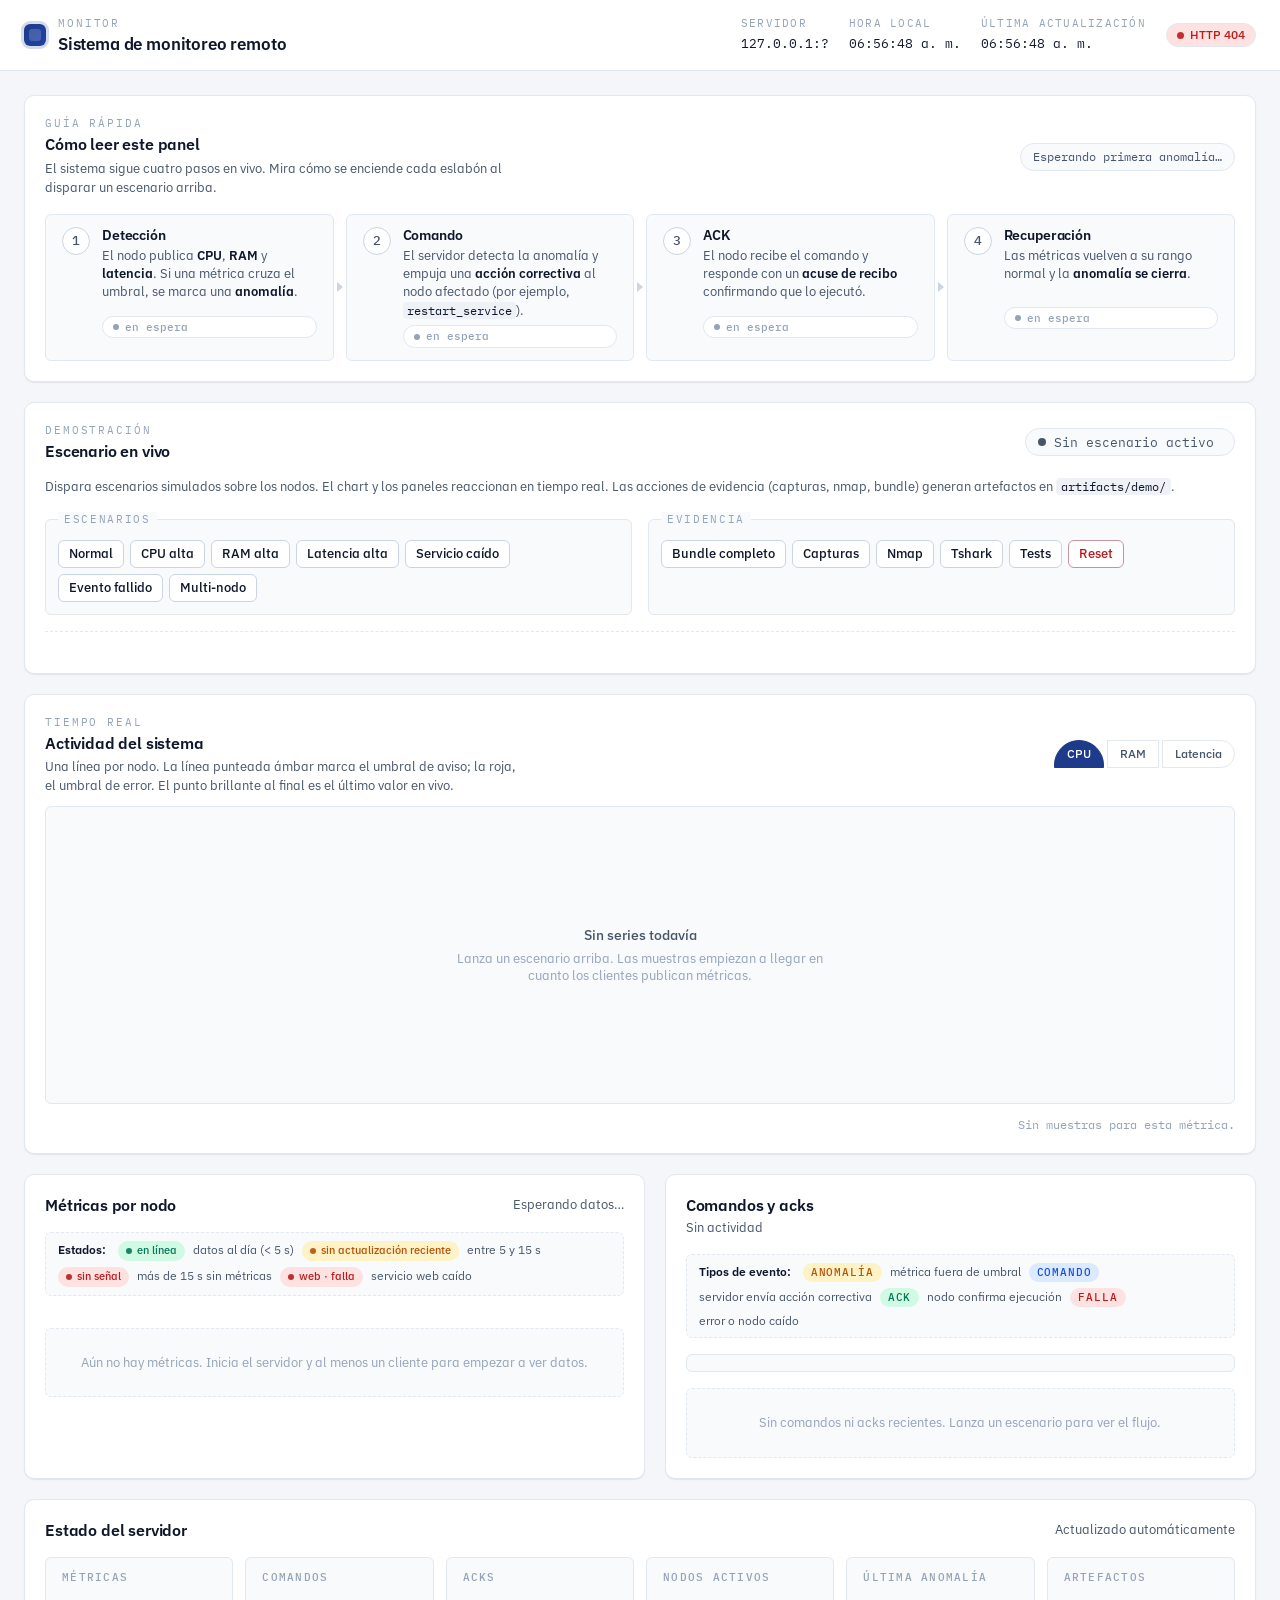
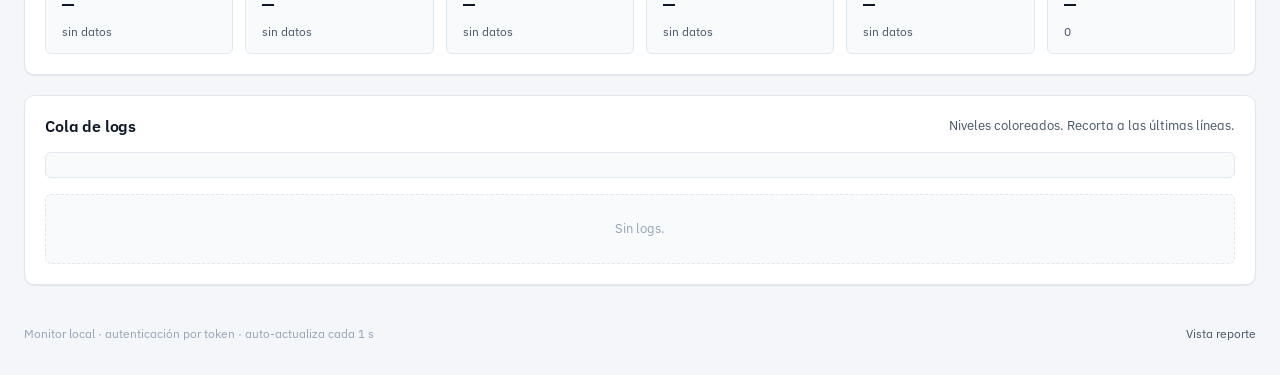
==== commit 9f67eac1: "mitigación, frontend y documentación: demo completa con Makefile, evidencia y dashboard en tiempo re" ====
--- a/frontend/static/index.html
+++ b/frontend/static/index.html
@@ -46,6 +46,83 @@
     </header>
 
     <main id="contenido" class="layout">
+      <!-- Guía rápida: cadena causal detección → comando → ACK → recuperación -->
+      <section class="howto" aria-labelledby="howto-titulo">
+        <header class="howto__head">
+          <div>
+            <span class="howto__eyebrow">guía rápida</span>
+            <h2 id="howto-titulo">Cómo leer este panel</h2>
+            <p class="howto__lede">
+              El sistema sigue cuatro pasos en vivo. Mira cómo se enciende cada
+              eslabón al disparar un escenario arriba.
+            </p>
+          </div>
+          <p class="howto__summary" id="howto-summary" aria-live="polite">
+            Esperando primera anomalía…
+          </p>
+        </header>
+        <ol class="howto__chain" id="howto-chain" aria-live="polite">
+          <li class="howto__step" data-step="detection">
+            <span class="howto__num" aria-hidden="true">1</span>
+            <div class="howto__body">
+              <h3 class="howto__label">Detección</h3>
+              <p class="howto__desc">
+                El nodo publica <strong>CPU</strong>, <strong>RAM</strong> y
+                <strong>latencia</strong>. Si una métrica cruza el umbral, se
+                marca una <strong>anomalía</strong>.
+              </p>
+            </div>
+            <span class="howto__state" data-state="pending"
+              ><span class="howto__state-dot" aria-hidden="true"></span
+              ><span class="howto__state-label">en espera</span></span
+            >
+          </li>
+          <li class="howto__step" data-step="command">
+            <span class="howto__num" aria-hidden="true">2</span>
+            <div class="howto__body">
+              <h3 class="howto__label">Comando</h3>
+              <p class="howto__desc">
+                El servidor detecta la anomalía y empuja una
+                <strong>acción correctiva</strong> al nodo afectado
+                (por ejemplo, <code>restart_service</code>).
+              </p>
+            </div>
+            <span class="howto__state" data-state="pending"
+              ><span class="howto__state-dot" aria-hidden="true"></span
+              ><span class="howto__state-label">en espera</span></span
+            >
+          </li>
+          <li class="howto__step" data-step="ack">
+            <span class="howto__num" aria-hidden="true">3</span>
+            <div class="howto__body">
+              <h3 class="howto__label">ACK</h3>
+              <p class="howto__desc">
+                El nodo recibe el comando y responde con un
+                <strong>acuse de recibo</strong> confirmando que lo ejecutó.
+              </p>
+            </div>
+            <span class="howto__state" data-state="pending"
+              ><span class="howto__state-dot" aria-hidden="true"></span
+              ><span class="howto__state-label">en espera</span></span
+            >
+          </li>
+          <li class="howto__step" data-step="recovery">
+            <span class="howto__num" aria-hidden="true">4</span>
+            <div class="howto__body">
+              <h3 class="howto__label">Recuperación</h3>
+              <p class="howto__desc">
+                Las métricas vuelven a su rango normal y la
+                <strong>anomalía se cierra</strong>.
+              </p>
+            </div>
+            <span class="howto__state" data-state="pending"
+              ><span class="howto__state-dot" aria-hidden="true"></span
+              ><span class="howto__state-label">en espera</span></span
+            >
+          </li>
+        </ol>
+      </section>
+
       <!-- Escenario activo -->
       <section class="card scenario" aria-labelledby="scenario-titulo">
         <header class="card__header scenario__head">
@@ -94,6 +171,11 @@
           <div>
             <span class="card__eyebrow">tiempo real</span>
             <h2 id="chart-titulo">Actividad del sistema</h2>
+            <p class="card__hint chart__hint">
+              Una línea por nodo. La línea punteada ámbar marca el umbral de
+              aviso; la roja, el umbral de error. El punto brillante al final
+              es el último valor en vivo.
+            </p>
           </div>
           <div class="chart__controls" role="tablist" aria-label="Métrica del chart">
             <button class="seg" data-metric="cpu" aria-selected="true" role="tab" type="button">CPU</button>
@@ -132,6 +214,29 @@
             <h2 id="nodes-titulo">Métricas por nodo</h2>
             <span class="card__hint" id="nodes-hint">—</span>
           </header>
+          <p class="legend-inline" id="nodes-legend">
+            <strong>Estados:</strong>
+            <span class="pill pill--mini" data-state="ok"
+              ><span class="pill__dot" aria-hidden="true"></span
+              ><span class="pill__label">en línea</span></span
+            >
+            datos al día (&lt; 5 s)
+            <span class="pill pill--mini" data-state="warn"
+              ><span class="pill__dot" aria-hidden="true"></span
+              ><span class="pill__label">sin actualización reciente</span></span
+            >
+            entre 5 y 15 s
+            <span class="pill pill--mini" data-state="error"
+              ><span class="pill__dot" aria-hidden="true"></span
+              ><span class="pill__label">sin señal</span></span
+            >
+            más de 15 s sin métricas
+            <span class="pill pill--mini" data-state="error"
+              ><span class="pill__dot" aria-hidden="true"></span
+              ><span class="pill__label">web · falla</span></span
+            >
+            servicio web caído
+          </p>
           <div class="node-grid" id="node-grid"></div>
           <p class="empty" id="nodes-empty" hidden>
             Aún no hay métricas. Inicia el servidor y al menos un cliente para
@@ -141,9 +246,22 @@
 
         <section class="card events" aria-labelledby="events-titulo">
           <header class="card__header">
-            <h2 id="events-titulo">Comandos y acks</h2>
-            <span class="card__hint" id="events-hint">—</span>
+            <div>
+              <h2 id="events-titulo">Comandos y acks</h2>
+              <span class="card__hint" id="events-hint">—</span>
+            </div>
           </header>
+          <p class="legend-inline" id="events-legend">
+            <strong>Tipos de evento:</strong>
+            <span class="event__type event__type--anomaly">anomalía</span>
+            métrica fuera de umbral
+            <span class="event__type event__type--command">comando</span>
+            servidor envía acción correctiva
+            <span class="event__type event__type--ack">ack</span>
+            nodo confirma ejecución
+            <span class="event__type event__type--error">falla</span>
+            error o nodo caído
+          </p>
           <ol class="event-list" id="event-list" aria-live="polite"></ol>
           <p class="empty" id="events-empty" hidden>
             Sin comandos ni acks recientes. Lanza un escenario para ver el flujo.
@@ -203,7 +321,7 @@
     </main>
 
     <footer class="footbar">
-      <span>Monitor local · autenticación por token · auto-actualiza cada 5 s</span>
+      <span>Monitor local · autenticación por token · auto-actualiza cada 1 s</span>
       <a class="footbar__link" href="snapshot.html" target="_blank" rel="noopener">Vista reporte</a>
     </footer>
 
--- a/frontend/static/styles.css
+++ b/frontend/static/styles.css
@@ -428,6 +428,216 @@
   .pill[data-state="loading"] .pill__dot { animation: none; }
 }
 
+/* === How-to causal chain ================================================= */
+.howto {
+  background: var(--surface);
+  border: 1px solid var(--border);
+  border-radius: var(--radius-md);
+  padding: var(--space-5);
+  box-shadow: var(--shadow-1);
+  display: flex;
+  flex-direction: column;
+  gap: var(--space-4);
+  min-width: 0;
+}
+.howto__head {
+  display: flex;
+  align-items: flex-start;
+  justify-content: space-between;
+  gap: var(--space-4);
+  flex-wrap: wrap;
+}
+.howto__eyebrow {
+  display: block;
+  font-family: var(--font-mono);
+  font-size: 10.5px;
+  text-transform: uppercase;
+  letter-spacing: 0.18em;
+  color: var(--text-faint);
+  margin-bottom: 2px;
+}
+.howto__head h2 {
+  font-size: 16px;
+  margin: 0 0 4px;
+}
+.howto__lede {
+  font-size: 13px;
+  color: var(--text-muted);
+  max-width: 60ch;
+  margin: 0;
+}
+.howto__summary {
+  font-family: var(--font-mono);
+  font-size: 12px;
+  color: var(--text-muted);
+  background: var(--surface-2);
+  border: 1px solid var(--border);
+  border-radius: var(--radius-pill);
+  padding: 4px 12px;
+  white-space: nowrap;
+  margin: 0;
+  align-self: center;
+}
+
+.howto__chain {
+  list-style: none;
+  margin: 0;
+  padding: 0;
+  display: grid;
+  grid-template-columns: repeat(4, minmax(0, 1fr));
+  gap: var(--space-3);
+  counter-reset: howto;
+}
+@media (max-width: 960px) {
+  .howto__chain { grid-template-columns: repeat(2, minmax(0, 1fr)); }
+}
+@media (max-width: 560px) {
+  .howto__chain { grid-template-columns: 1fr; }
+}
+
+.howto__step {
+  position: relative;
+  display: grid;
+  grid-template-columns: 28px 1fr;
+  grid-template-rows: auto auto;
+  column-gap: var(--space-3);
+  row-gap: 6px;
+  padding: var(--space-3) var(--space-4);
+  background: var(--surface-2);
+  border: 1px solid var(--border);
+  border-radius: var(--radius-sm);
+  min-width: 0;
+}
+.howto__num {
+  grid-row: 1 / span 2;
+  display: inline-flex;
+  align-items: center;
+  justify-content: center;
+  width: 28px;
+  height: 28px;
+  font-family: var(--font-mono);
+  font-size: 13px;
+  font-weight: 500;
+  color: var(--text-muted);
+  background: var(--surface);
+  border: 1px solid var(--border-strong);
+  border-radius: 50%;
+}
+.howto__body { min-width: 0; }
+.howto__label {
+  margin: 0 0 2px;
+  font-size: 13.5px;
+  font-weight: 600;
+  color: var(--text);
+}
+.howto__desc {
+  margin: 0;
+  font-size: 12.5px;
+  line-height: 1.45;
+  color: var(--text-muted);
+}
+.howto__desc code {
+  font-size: 0.92em;
+  background: var(--surface-3);
+  padding: 1px 4px;
+  border-radius: 4px;
+}
+.howto__desc strong { color: var(--text); font-weight: 600; }
+
+.howto__state {
+  grid-column: 2;
+  display: inline-flex;
+  align-items: center;
+  gap: 6px;
+  align-self: flex-start;
+  font-family: var(--font-mono);
+  font-size: 11px;
+  font-weight: 500;
+  padding: 2px 10px;
+  border-radius: var(--radius-pill);
+  color: var(--text-faint);
+  background: var(--surface);
+  border: 1px solid var(--border);
+  white-space: nowrap;
+}
+.howto__state-dot {
+  width: 6px;
+  height: 6px;
+  border-radius: 50%;
+  background: currentColor;
+  flex: 0 0 auto;
+}
+.howto__state[data-state="pending"] { color: var(--text-faint); }
+.howto__state[data-state="active"] {
+  color: var(--info);
+  background: var(--info-soft);
+  border-color: color-mix(in srgb, var(--info) 35%, var(--border));
+}
+.howto__state[data-state="active"] .howto__state-dot { animation: pulse 1.4s ease-in-out infinite; }
+.howto__state[data-state="done"] {
+  color: var(--success);
+  background: var(--success-soft);
+  border-color: color-mix(in srgb, var(--success) 35%, var(--border));
+}
+.howto__step[data-state="done"] .howto__num,
+.howto__step[data-state="active"] .howto__num {
+  background: var(--surface);
+  border-color: var(--border-strong);
+  color: var(--text);
+}
+.howto__step[data-state="done"] { border-color: color-mix(in srgb, var(--success) 30%, var(--border)); }
+.howto__step[data-state="active"] { border-color: color-mix(in srgb, var(--info) 30%, var(--border)); }
+
+@media (prefers-reduced-motion: reduce) {
+  .howto__state[data-state="active"] .howto__state-dot { animation: none; }
+}
+
+/* Connector arrow between chain steps (desktop only) */
+@media (min-width: 961px) {
+  .howto__step::after {
+    content: "";
+    position: absolute;
+    top: 50%;
+    right: -10px;
+    width: 0;
+    height: 0;
+    border-top: 5px solid transparent;
+    border-bottom: 5px solid transparent;
+    border-left: 6px solid var(--border-strong);
+    transform: translateY(-50%);
+  }
+  .howto__step:last-child::after { display: none; }
+}
+
+/* === Inline legend (status / event types) ================================ */
+.legend-inline {
+  display: flex;
+  flex-wrap: wrap;
+  align-items: center;
+  gap: 6px 8px;
+  margin: 0;
+  padding: 8px 12px;
+  font-size: 12px;
+  color: var(--text-muted);
+  background: var(--surface-2);
+  border: 1px dashed var(--border);
+  border-radius: var(--radius-sm);
+  line-height: 1.4;
+}
+.legend-inline strong {
+  color: var(--text);
+  font-weight: 600;
+  margin-right: 4px;
+}
+.pill--mini {
+  height: 20px;
+  padding: 0 8px;
+  font-size: 11px;
+  font-weight: 500;
+  gap: 5px;
+}
+.pill--mini .pill__dot { width: 6px; height: 6px; }
+
 /* === Scenario panel ====================================================== */
 .scenario { gap: var(--space-4); }
 .scenario__head { align-items: center; gap: var(--space-5); flex-wrap: wrap; }
@@ -614,6 +824,13 @@
 }
 .chart__tooltip[data-show="true"] { opacity: 1; }
 
+.chart__hint {
+  margin-top: 4px;
+  max-width: 60ch;
+  font-size: 12.5px;
+  color: var(--text-muted);
+  line-height: 1.45;
+}
 .chart__foot {
   display: flex;
   align-items: flex-start;
@@ -769,18 +986,74 @@
 .metric__value[data-state="warn"] { color: var(--warn); }
 .metric__value[data-state="error"] { color: var(--error); }
 
+.node__badges {
+  display: flex;
+  flex-wrap: wrap;
+  gap: 6px;
+  padding: var(--space-2) 0 0;
+}
+.badge {
+  display: inline-flex;
+  align-items: center;
+  gap: 4px;
+  font-family: var(--font-mono);
+  font-size: 10.5px;
+  font-weight: 500;
+  padding: 2px 8px;
+  border-radius: var(--radius-pill);
+  white-space: nowrap;
+}
+.badge--anomaly { color: var(--warn); background: var(--warn-soft); }
+.badge--mitigation { color: var(--info); background: var(--info-soft); }
+.badge--command { color: var(--text-muted); background: var(--surface-3); }
+
 .node__foot {
   display: flex;
-  justify-content: space-between;
-  align-items: center;
-  gap: var(--space-2);
+  flex-direction: column;
+  align-items: stretch;
+  gap: 4px;
   font-size: 12px;
   color: var(--text-muted);
   padding-top: var(--space-2);
   border-top: 1px dashed var(--border);
+  min-width: 0;
+}
+.node__foot-line {
+  display: flex;
+  align-items: baseline;
+  justify-content: space-between;
+  gap: var(--space-2);
+  min-width: 0;
+}
+.node__foot-label {
+  font-family: var(--font-mono);
+  font-size: 10.5px;
+  text-transform: uppercase;
+  letter-spacing: 0.1em;
+  color: var(--text-faint);
+  font-weight: 500;
+  flex: 0 0 auto;
+}
+.node__foot-value {
+  font-size: 12.5px;
+  color: var(--text);
+  text-align: right;
+  min-width: 0;
+  overflow: hidden;
+  text-overflow: ellipsis;
+  white-space: nowrap;
+}
+.node__foot-line--change .node__foot-value {
+  color: var(--warn);
+  font-weight: 500;
+}
+.node__foot code { font-size: 11px; }
+.node__pills {
+  display: flex;
+  gap: 6px;
+  align-items: center;
   flex-wrap: wrap;
 }
-.node__foot code { font-size: 11px; }
 
 /* === Sparkline =========================================================== */
 .spark { display: block; width: 100%; height: 32px; overflow: visible; }
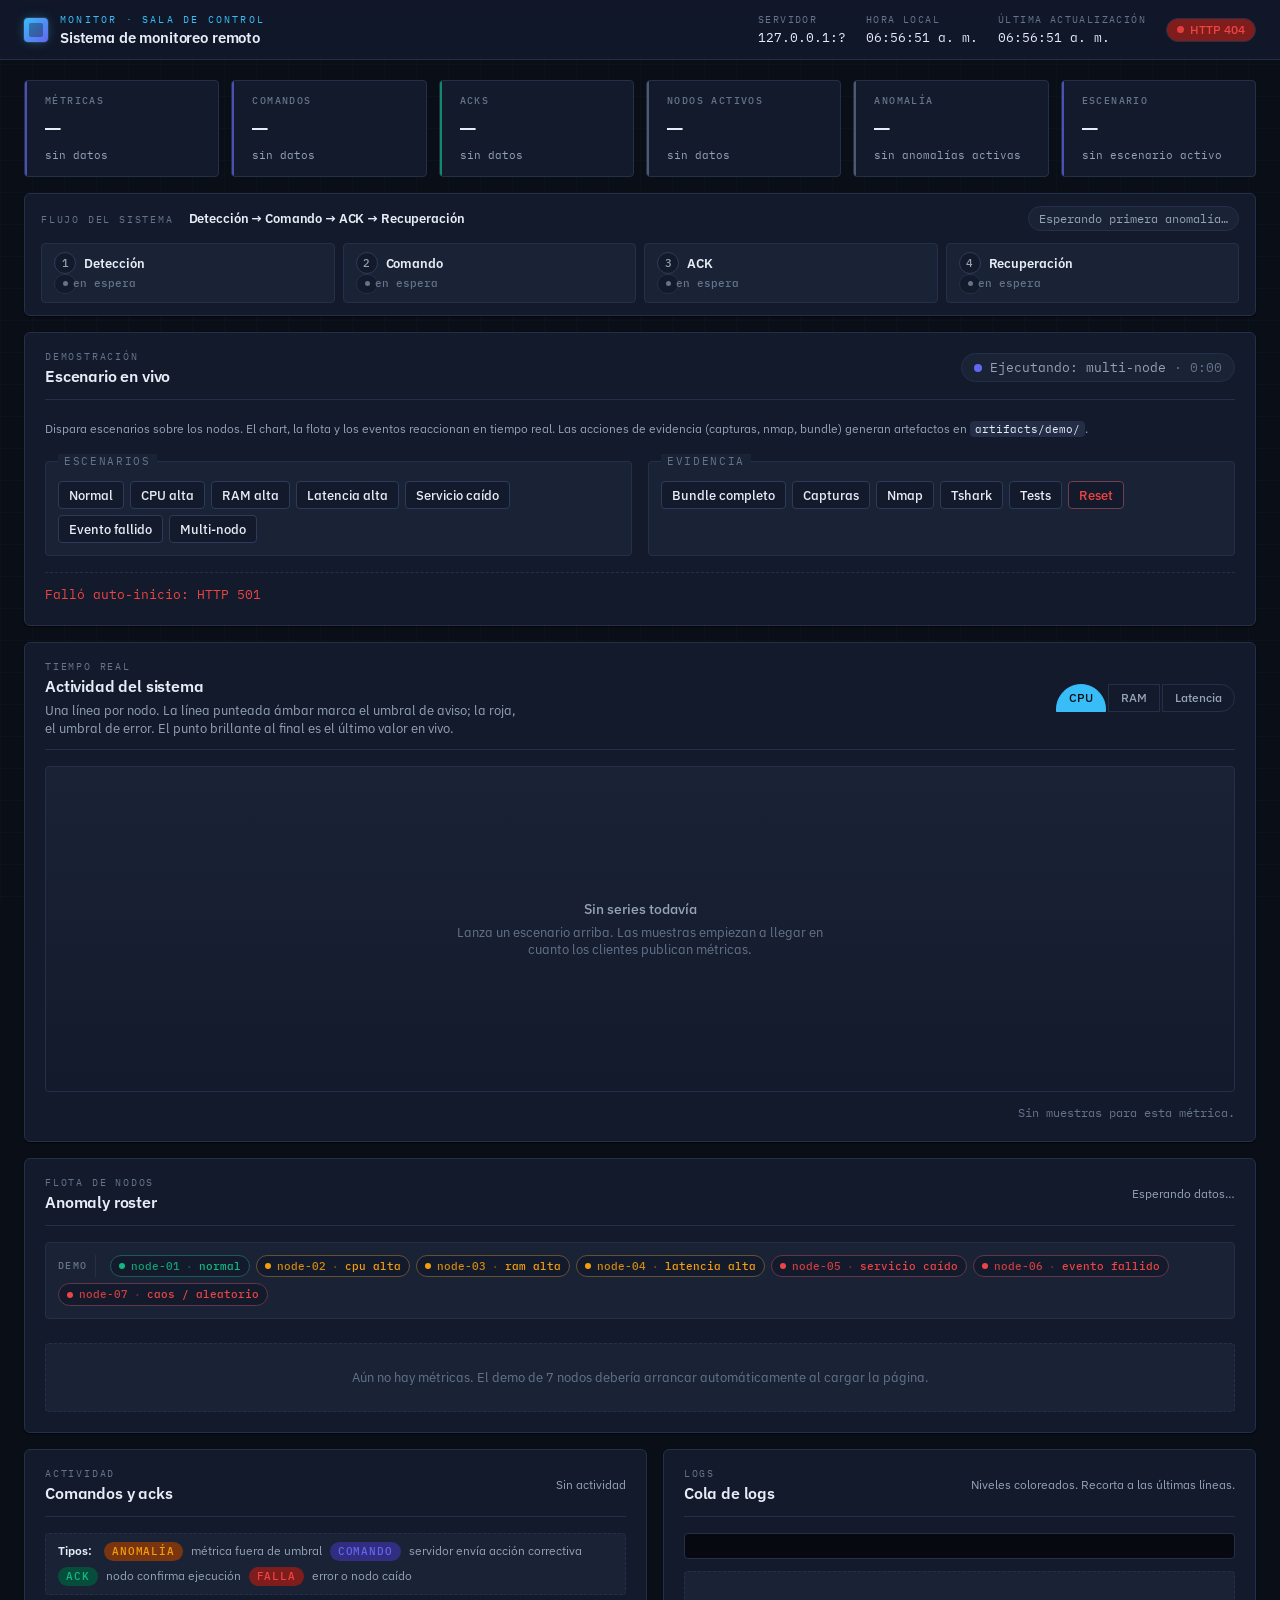
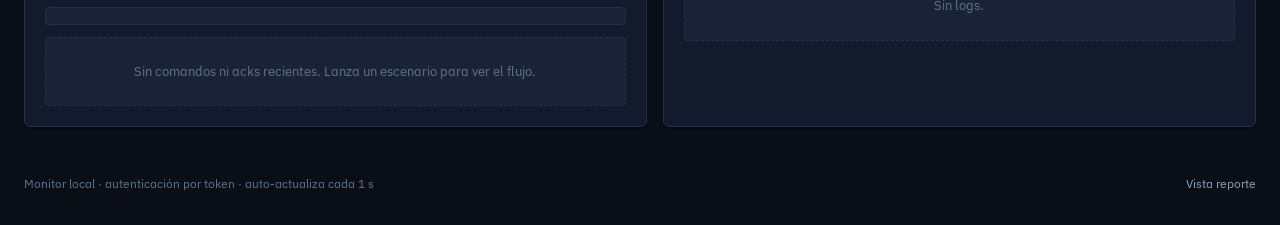
==== commit 99cd0b5e: "multi-node demo (7 nodos, chaos), dashboard redesign, autostart completion, tests" ====
--- a/frontend/static/index.html
+++ b/frontend/static/index.html
@@ -19,7 +19,7 @@
       <div class="mission__brand">
         <span class="mission__mark" aria-hidden="true"></span>
         <div class="mission__title">
-          <span class="mission__eyebrow">monitor</span>
+          <span class="mission__eyebrow">monitor · sala de control</span>
           <h1>Sistema de monitoreo remoto</h1>
         </div>
       </div>
@@ -46,16 +46,46 @@
     </header>
 
     <main id="contenido" class="layout">
-      <!-- Guía rápida: cadena causal detección → comando → ACK → recuperación -->
+      <!-- KPIs: arriba, dominantes -->
+      <section class="kpi-strip" aria-label="Indicadores clave">
+        <div class="kpi" data-tone="info">
+          <span class="kpi__label">Métricas</span>
+          <span class="kpi__value" id="kpi-metrics">—</span>
+          <span class="kpi__hint" id="kpi-metrics-hint">totales recibidas</span>
+        </div>
+        <div class="kpi" data-tone="info">
+          <span class="kpi__label">Comandos</span>
+          <span class="kpi__value" id="kpi-commands">—</span>
+          <span class="kpi__hint" id="kpi-commands-hint">emitidos</span>
+        </div>
+        <div class="kpi" data-tone="success">
+          <span class="kpi__label">ACKs</span>
+          <span class="kpi__value" id="kpi-acks">—</span>
+          <span class="kpi__hint" id="kpi-acks-hint">recibidos</span>
+        </div>
+        <div class="kpi" data-tone="idle">
+          <span class="kpi__label">Nodos activos</span>
+          <span class="kpi__value" id="kpi-nodes">—</span>
+          <span class="kpi__hint" id="kpi-nodes-hint">últimos ciclos</span>
+        </div>
+        <div class="kpi" id="kpi-anomaly-card" data-tone="idle">
+          <span class="kpi__label">Anomalía</span>
+          <span class="kpi__value" id="kpi-anomaly">—</span>
+          <span class="kpi__hint" id="kpi-anomaly-hint">sin anomalías activas</span>
+        </div>
+        <div class="kpi" data-tone="info">
+          <span class="kpi__label">Escenario</span>
+          <span class="kpi__value" id="kpi-scenario">—</span>
+          <span class="kpi__hint" id="kpi-scenario-hint">sin escenario activo</span>
+        </div>
+      </section>
+
+      <!-- Cadena causal compacta (Detección → Comando → ACK → Recuperación) -->
       <section class="howto" aria-labelledby="howto-titulo">
         <header class="howto__head">
           <div>
-            <span class="howto__eyebrow">guía rápida</span>
-            <h2 id="howto-titulo">Cómo leer este panel</h2>
-            <p class="howto__lede">
-              El sistema sigue cuatro pasos en vivo. Mira cómo se enciende cada
-              eslabón al disparar un escenario arriba.
-            </p>
+            <span class="howto__eyebrow">flujo del sistema</span>
+            <h2 id="howto-titulo">Detección → Comando → ACK → Recuperación</h2>
           </div>
           <p class="howto__summary" id="howto-summary" aria-live="polite">
             Esperando primera anomalía…
@@ -66,11 +96,6 @@
             <span class="howto__num" aria-hidden="true">1</span>
             <div class="howto__body">
               <h3 class="howto__label">Detección</h3>
-              <p class="howto__desc">
-                El nodo publica <strong>CPU</strong>, <strong>RAM</strong> y
-                <strong>latencia</strong>. Si una métrica cruza el umbral, se
-                marca una <strong>anomalía</strong>.
-              </p>
             </div>
             <span class="howto__state" data-state="pending"
               ><span class="howto__state-dot" aria-hidden="true"></span
@@ -81,11 +106,6 @@
             <span class="howto__num" aria-hidden="true">2</span>
             <div class="howto__body">
               <h3 class="howto__label">Comando</h3>
-              <p class="howto__desc">
-                El servidor detecta la anomalía y empuja una
-                <strong>acción correctiva</strong> al nodo afectado
-                (por ejemplo, <code>restart_service</code>).
-              </p>
             </div>
             <span class="howto__state" data-state="pending"
               ><span class="howto__state-dot" aria-hidden="true"></span
@@ -96,10 +116,6 @@
             <span class="howto__num" aria-hidden="true">3</span>
             <div class="howto__body">
               <h3 class="howto__label">ACK</h3>
-              <p class="howto__desc">
-                El nodo recibe el comando y responde con un
-                <strong>acuse de recibo</strong> confirmando que lo ejecutó.
-              </p>
             </div>
             <span class="howto__state" data-state="pending"
               ><span class="howto__state-dot" aria-hidden="true"></span
@@ -110,10 +126,6 @@
             <span class="howto__num" aria-hidden="true">4</span>
             <div class="howto__body">
               <h3 class="howto__label">Recuperación</h3>
-              <p class="howto__desc">
-                Las métricas vuelven a su rango normal y la
-                <strong>anomalía se cierra</strong>.
-              </p>
             </div>
             <span class="howto__state" data-state="pending"
               ><span class="howto__state-dot" aria-hidden="true"></span
@@ -137,7 +149,7 @@
           </div>
         </header>
         <p class="card__hint">
-          Dispara escenarios simulados sobre los nodos. El chart y los paneles
+          Dispara escenarios sobre los nodos. El chart, la flota y los eventos
           reaccionan en tiempo real. Las acciones de evidencia (capturas, nmap,
           bundle) generan artefactos en <code>artifacts/demo/</code>.
         </p>
@@ -165,7 +177,7 @@
         <div class="scenario__feedback" id="scenario-feedback" role="status" aria-live="polite"></div>
       </section>
 
-      <!-- Gráfico en tiempo real -->
+      <!-- Gráfico en tiempo real: central -->
       <section class="card chart" aria-labelledby="chart-titulo">
         <header class="card__header chart__head">
           <div>
@@ -207,52 +219,47 @@
         </footer>
       </section>
 
-      <!-- Paneles por nodo + eventos en paralelo -->
-      <div class="grid-2">
-        <section class="card nodes" aria-labelledby="nodes-titulo">
-          <header class="card__header">
-            <h2 id="nodes-titulo">Métricas por nodo</h2>
-            <span class="card__hint" id="nodes-hint">—</span>
-          </header>
-          <p class="legend-inline" id="nodes-legend">
-            <strong>Estados:</strong>
-            <span class="pill pill--mini" data-state="ok"
-              ><span class="pill__dot" aria-hidden="true"></span
-              ><span class="pill__label">en línea</span></span
-            >
-            datos al día (&lt; 5 s)
-            <span class="pill pill--mini" data-state="warn"
-              ><span class="pill__dot" aria-hidden="true"></span
-              ><span class="pill__label">sin actualización reciente</span></span
-            >
-            entre 5 y 15 s
-            <span class="pill pill--mini" data-state="error"
-              ><span class="pill__dot" aria-hidden="true"></span
-              ><span class="pill__label">sin señal</span></span
-            >
-            más de 15 s sin métricas
-            <span class="pill pill--mini" data-state="error"
-              ><span class="pill__dot" aria-hidden="true"></span
-              ><span class="pill__label">web · falla</span></span
-            >
-            servicio web caído
-          </p>
-          <div class="node-grid" id="node-grid"></div>
-          <p class="empty" id="nodes-empty" hidden>
-            Aún no hay métricas. Inicia el servidor y al menos un cliente para
-            empezar a ver datos.
-          </p>
-        </section>
-
+      <!-- Flota de nodos (anomaly roster): full width, grid denso -->
+      <section class="card nodes" aria-labelledby="nodes-titulo">
+        <header class="card__header">
+          <div>
+            <span class="card__eyebrow">flota de nodos</span>
+            <h2 id="nodes-titulo">Anomaly roster</h2>
+          </div>
+          <span class="card__hint" id="nodes-hint">—</span>
+        </header>
+        <!-- Roster explícito de la demo de 7 nodos. Cada chip señala el rol
+             que ese nodo está simulando. Si la flota no coincide (otra demo
+             o nodos manuales), la fila sólo se atenúa pero no desaparece. -->
+        <div class="demo-roster" id="demo-roster" aria-label="Roles del demo multi-nodo">
+          <span class="demo-roster__title">demo</span>
+          <span class="demo-chip" data-role="ok"><span class="demo-chip__dot" aria-hidden="true"></span><span class="demo-chip__id">node-01</span><span class="demo-chip__sep">·</span>normal</span>
+          <span class="demo-chip" data-role="warn"><span class="demo-chip__dot" aria-hidden="true"></span><span class="demo-chip__id">node-02</span><span class="demo-chip__sep">·</span>cpu alta</span>
+          <span class="demo-chip" data-role="warn"><span class="demo-chip__dot" aria-hidden="true"></span><span class="demo-chip__id">node-03</span><span class="demo-chip__sep">·</span>ram alta</span>
+          <span class="demo-chip" data-role="warn"><span class="demo-chip__dot" aria-hidden="true"></span><span class="demo-chip__id">node-04</span><span class="demo-chip__sep">·</span>latencia alta</span>
+          <span class="demo-chip" data-role="error"><span class="demo-chip__dot" aria-hidden="true"></span><span class="demo-chip__id">node-05</span><span class="demo-chip__sep">·</span>servicio caído</span>
+          <span class="demo-chip" data-role="error"><span class="demo-chip__dot" aria-hidden="true"></span><span class="demo-chip__id">node-06</span><span class="demo-chip__sep">·</span>evento fallido</span>
+          <span class="demo-chip" data-role="error"><span class="demo-chip__dot" aria-hidden="true"></span><span class="demo-chip__id">node-07</span><span class="demo-chip__sep">·</span>caos / aleatorio</span>
+        </div>
+        <div class="node-grid" id="node-grid"></div>
+        <p class="empty" id="nodes-empty" hidden>
+          Aún no hay métricas. El demo de 7 nodos debería arrancar
+          automáticamente al cargar la página.
+        </p>
+      </section>
+
+      <!-- Comandos y acks: 2-col con logs -->
+      <div class="row-2col">
         <section class="card events" aria-labelledby="events-titulo">
           <header class="card__header">
             <div>
+              <span class="card__eyebrow">actividad</span>
               <h2 id="events-titulo">Comandos y acks</h2>
-              <span class="card__hint" id="events-hint">—</span>
-            </div>
+            </div>
+            <span class="card__hint" id="events-hint">—</span>
           </header>
           <p class="legend-inline" id="events-legend">
-            <strong>Tipos de evento:</strong>
+            <strong>Tipos:</strong>
             <span class="event__type event__type--anomaly">anomalía</span>
             métrica fuera de umbral
             <span class="event__type event__type--command">comando</span>
@@ -267,57 +274,19 @@
             Sin comandos ni acks recientes. Lanza un escenario para ver el flujo.
           </p>
         </section>
+
+        <section class="card logs" aria-labelledby="logs-titulo">
+          <header class="card__header">
+            <div>
+              <span class="card__eyebrow">logs</span>
+              <h2 id="logs-titulo">Cola de logs</h2>
+            </div>
+            <span class="card__hint">Niveles coloreados. Recorta a las últimas líneas.</span>
+          </header>
+          <pre class="log-tail" id="log-tail" aria-live="polite"></pre>
+          <p class="empty" id="logs-empty" hidden>Sin logs.</p>
+        </section>
       </div>
-
-      <!-- Resumen numérico -->
-      <section class="card overview" aria-labelledby="overview-titulo">
-        <header class="card__header">
-          <h2 id="overview-titulo">Estado del servidor</h2>
-          <span class="card__hint" id="overview-hint">Actualizado automáticamente</span>
-        </header>
-        <div class="stat-strip">
-          <div class="stat">
-            <span class="stat__label">Métricas</span>
-            <span class="stat__value" id="stat-metrics">—</span>
-            <span class="stat__hint" id="stat-metrics-hint">totales recibidas</span>
-          </div>
-          <div class="stat">
-            <span class="stat__label">Comandos</span>
-            <span class="stat__value" id="stat-commands">—</span>
-            <span class="stat__hint" id="stat-commands-hint">emitidos</span>
-          </div>
-          <div class="stat">
-            <span class="stat__label">ACKs</span>
-            <span class="stat__value" id="stat-acks">—</span>
-            <span class="stat__hint" id="stat-acks-hint">recibidos</span>
-          </div>
-          <div class="stat">
-            <span class="stat__label">Nodos activos</span>
-            <span class="stat__value" id="stat-nodes">—</span>
-            <span class="stat__hint" id="stat-nodes-hint">últimos ciclos</span>
-          </div>
-          <div class="stat">
-            <span class="stat__label">Última anomalía</span>
-            <span class="stat__value" id="stat-anomaly">—</span>
-            <span class="stat__hint" id="stat-anomaly-hint">—</span>
-          </div>
-          <div class="stat">
-            <span class="stat__label">Artefactos</span>
-            <span class="stat__value" id="stat-artifacts">—</span>
-            <span class="stat__hint" id="stat-artifacts-hint">en artifacts/demo/</span>
-          </div>
-        </div>
-      </section>
-
-      <!-- Logs -->
-      <section class="card logs" aria-labelledby="logs-titulo">
-        <header class="card__header">
-          <h2 id="logs-titulo">Cola de logs</h2>
-          <span class="card__hint">Niveles coloreados. Recorta a las últimas líneas.</span>
-        </header>
-        <pre class="log-tail" id="log-tail" aria-live="polite"></pre>
-        <p class="empty" id="logs-empty" hidden>Sin logs.</p>
-      </section>
     </main>
 
     <footer class="footbar">
--- a/frontend/static/styles.css
+++ b/frontend/static/styles.css
@@ -1,39 +1,41 @@
 /* === Tokens ============================================================== */
+/* Dark operations-board palette: deep navy background, sky-cyan accent,
+ * semantic state colors. One theme — the dashboard IS a console. */
 :root {
   /* Surfaces */
-  --bg: #f4f6fa;
-  --surface: #ffffff;
-  --surface-2: #f8fafc;
-  --surface-3: #eef2f7;
-  --surface-strong: #e7ecf3;
+  --bg: #0a0e17;
+  --surface: #131a2b;
+  --surface-2: #1a2236;
+  --surface-3: #232d45;
+  --surface-strong: #2a3654;
 
   /* Lines */
-  --border: #e2e8f0;
-  --border-strong: #cbd5e1;
-  --border-focus: #1e3a8a;
+  --border: #243049;
+  --border-strong: #2d3b5a;
+  --border-focus: #38bdf8;
 
   /* Text */
-  --text: #0f172a;
-  --text-muted: #475569;
-  --text-faint: #94a3b8;
+  --text: #e6edf7;
+  --text-muted: #94a3b8;
+  --text-faint: #64748b;
 
   /* Accent (one) */
-  --accent: #1e3a8a;
-  --accent-hover: #1e40af;
-  --accent-ink: #ffffff;
-  --accent-soft: #e0e7ff;
+  --accent: #38bdf8;
+  --accent-hover: #7dd3fc;
+  --accent-ink: #0a0e17;
+  --accent-soft: #0c4a6e;
 
   /* States */
-  --success: #047857;
-  --success-soft: #d1fae5;
-  --warn: #b45309;
-  --warn-soft: #fef3c7;
-  --error: #b91c1c;
-  --error-soft: #fee2e2;
-  --info: #1d4ed8;
-  --info-soft: #dbeafe;
-  --idle: #475569;
-  --idle-soft: #e2e8f0;
+  --success: #10b981;
+  --success-soft: #064e3b;
+  --warn: #f59e0b;
+  --warn-soft: #78350f;
+  --error: #ef4444;
+  --error-soft: #7f1d1d;
+  --info: #6366f1;
+  --info-soft: #312e81;
+  --idle: #64748b;
+  --idle-soft: #334155;
 
   /* Type */
   --font-sans: "IBM Plex Sans", system-ui, -apple-system, "Segoe UI", Roboto,
@@ -42,13 +44,13 @@
     "Liberation Mono", monospace;
 
   /* Geometry */
-  --radius-sm: 6px;
-  --radius-md: 10px;
-  --radius-lg: 14px;
+  --radius-sm: 4px;
+  --radius-md: 6px;
+  --radius-lg: 8px;
   --radius-pill: 999px;
 
-  --shadow-1: 0 1px 0 rgba(15, 23, 42, 0.04), 0 1px 2px rgba(15, 23, 42, 0.04);
-  --shadow-2: 0 8px 24px -16px rgba(15, 23, 42, 0.18);
+  --shadow-1: 0 1px 0 rgba(0, 0, 0, 0.4), 0 1px 2px rgba(0, 0, 0, 0.3);
+  --shadow-2: 0 12px 24px -16px rgba(0, 0, 0, 0.6);
 
   --space-1: 4px;
   --space-2: 8px;
@@ -59,33 +61,7 @@
   --space-8: 32px;
   --space-10: 40px;
 
-  --maxw: 1280px;
-}
-
-@media (prefers-color-scheme: dark) {
-  :root {
-    --bg: #0b1220;
-    --surface: #131b2c;
-    --surface-2: #1a2335;
-    --surface-3: #1e2942;
-    --surface-strong: #23304a;
-    --border: #23304a;
-    --border-strong: #334155;
-    --text: #f1f5f9;
-    --text-muted: #94a3b8;
-    --text-faint: #64748b;
-    --accent: #93c5fd;
-    --accent-hover: #bfdbfe;
-    --accent-ink: #0b1220;
-    --accent-soft: #1e3a8a;
-    --success-soft: #064e3b;
-    --warn-soft: #78350f;
-    --error-soft: #7f1d1d;
-    --info-soft: #1e3a8a;
-    --idle-soft: #334155;
-    --shadow-1: 0 1px 0 rgba(0, 0, 0, 0.3), 0 1px 2px rgba(0, 0, 0, 0.3);
-    --shadow-2: 0 16px 32px -24px rgba(0, 0, 0, 0.6);
-  }
+  --maxw: 1400px;
 }
 
 /* === Base ================================================================ */
@@ -103,10 +79,15 @@
 body {
   margin: 0;
   font-family: var(--font-sans);
-  font-size: 15px;
+  font-size: 14px;
   line-height: 1.5;
   color: var(--text);
-  background: var(--bg);
+  background-color: var(--bg);
+  background-image:
+    linear-gradient(rgba(56, 189, 248, 0.025) 1px, transparent 1px),
+    linear-gradient(90deg, rgba(56, 189, 248, 0.025) 1px, transparent 1px);
+  background-size: 32px 32px, 32px 32px;
+  background-attachment: fixed;
   font-feature-settings: "ss01", "ss02", "cv11";
   min-height: 100dvh;
 }
@@ -160,10 +141,10 @@
   align-items: center;
   justify-content: space-between;
   gap: var(--space-5);
-  padding: var(--space-4) var(--space-6);
-  background: color-mix(in srgb, var(--surface) 94%, transparent);
-  -webkit-backdrop-filter: saturate(180%) blur(10px);
-  backdrop-filter: saturate(180%) blur(10px);
+  padding: var(--space-3) var(--space-6);
+  background: color-mix(in srgb, var(--surface) 88%, transparent);
+  -webkit-backdrop-filter: saturate(180%) blur(12px);
+  backdrop-filter: saturate(180%) blur(12px);
   border-bottom: 1px solid var(--border);
 }
 
@@ -175,45 +156,46 @@
 }
 
 .mission__mark {
-  width: 22px;
-  height: 22px;
-  border-radius: 6px;
+  width: 24px;
+  height: 24px;
+  border-radius: var(--radius-sm);
   background:
-    linear-gradient(135deg, var(--accent) 0%, color-mix(in srgb, var(--accent) 60%, var(--info)) 100%);
+    linear-gradient(135deg, var(--accent) 0%, var(--info) 100%);
   position: relative;
   flex: 0 0 auto;
-  box-shadow: 0 0 0 3px color-mix(in srgb, var(--accent) 18%, transparent);
+  box-shadow: 0 0 0 1px var(--border-strong), 0 0 12px -2px color-mix(in srgb, var(--accent) 50%, transparent);
 }
 .mission__mark::after {
   content: "";
   position: absolute;
   inset: 5px;
-  border-radius: 3px;
+  border-radius: 2px;
   background: var(--accent-ink);
-  opacity: 0.18;
+  opacity: 0.35;
 }
 
 .mission__title { min-width: 0; }
 .mission__eyebrow {
   display: block;
   font-family: var(--font-mono);
-  font-size: 10.5px;
-  text-transform: uppercase;
-  letter-spacing: 0.18em;
-  color: var(--text-faint);
+  font-size: 10px;
+  text-transform: uppercase;
+  letter-spacing: 0.22em;
+  color: var(--accent);
   margin-bottom: 2px;
 }
 .mission__title h1 {
-  font-size: 17px;
+  font-size: 15px;
   line-height: 1.2;
+  font-weight: 600;
+  letter-spacing: -0.01em;
   white-space: nowrap;
   overflow: hidden;
   text-overflow: ellipsis;
 }
 
 .mission__meta {
-  display: grid;
-  grid-template-columns: repeat(4, minmax(0, auto));
+  display: flex;
   gap: var(--space-5);
   align-items: center;
 }
@@ -221,26 +203,26 @@
 .mission__cell {
   display: flex;
   flex-direction: column;
-  gap: 2px;
+  gap: 1px;
   min-width: 0;
 }
 .mission__cell--state { align-self: center; }
 .mission__cell--state > .pill { align-self: flex-start; }
 .mission__label {
   font-family: var(--font-mono);
-  font-size: 10.5px;
-  text-transform: uppercase;
-  letter-spacing: 0.12em;
+  font-size: 10px;
+  text-transform: uppercase;
+  letter-spacing: 0.14em;
   color: var(--text-faint);
 }
 .mission__value {
   font-family: var(--font-mono);
-  font-size: 13px;
+  font-size: 12.5px;
   color: var(--text);
   white-space: nowrap;
   overflow: hidden;
   text-overflow: ellipsis;
-  max-width: 220px;
+  max-width: 200px;
 }
 
 @media (max-width: 900px) {
@@ -257,13 +239,22 @@
 .layout {
   max-width: var(--maxw);
   margin: 0 auto;
-  padding: var(--space-6);
+  padding: var(--space-5) var(--space-6) var(--space-8);
   display: flex;
   flex-direction: column;
-  gap: var(--space-5);
+  gap: var(--space-4);
 }
 @media (max-width: 640px) {
   .layout { padding: var(--space-4); gap: var(--space-4); }
+}
+
+.row-2col {
+  display: grid;
+  grid-template-columns: minmax(0, 1.05fr) minmax(0, 1fr);
+  gap: var(--space-4);
+}
+@media (max-width: 1100px) {
+  .row-2col { grid-template-columns: 1fr; }
 }
 
 .grid-2 {
@@ -280,31 +271,34 @@
   background: var(--surface);
   border: 1px solid var(--border);
   border-radius: var(--radius-md);
-  padding: var(--space-5);
+  padding: var(--space-4) var(--space-5) var(--space-5);
   box-shadow: var(--shadow-1);
   display: flex;
   flex-direction: column;
-  gap: var(--space-4);
+  gap: var(--space-3);
   min-width: 0;
 }
 
 .card__header {
   display: flex;
-  align-items: flex-start;
+  align-items: center;
   justify-content: space-between;
   gap: var(--space-3);
   flex-wrap: wrap;
+  padding-bottom: var(--space-3);
+  border-bottom: 1px solid var(--border);
+  margin-bottom: var(--space-1);
 }
 .card__eyebrow {
   display: block;
   font-family: var(--font-mono);
-  font-size: 10.5px;
+  font-size: 10px;
   text-transform: uppercase;
   letter-spacing: 0.18em;
   color: var(--text-faint);
   margin-bottom: 2px;
 }
-.card__hint { font-size: 12.5px; color: var(--text-muted); }
+.card__hint { font-size: 12px; color: var(--text-muted); }
 
 .empty {
   font-size: 13px;
@@ -433,47 +427,47 @@
   background: var(--surface);
   border: 1px solid var(--border);
   border-radius: var(--radius-md);
-  padding: var(--space-5);
+  padding: var(--space-3) var(--space-4);
   box-shadow: var(--shadow-1);
   display: flex;
   flex-direction: column;
-  gap: var(--space-4);
+  gap: var(--space-3);
   min-width: 0;
 }
 .howto__head {
   display: flex;
-  align-items: flex-start;
+  align-items: center;
   justify-content: space-between;
-  gap: var(--space-4);
+  gap: var(--space-3);
   flex-wrap: wrap;
 }
 .howto__eyebrow {
-  display: block;
-  font-family: var(--font-mono);
-  font-size: 10.5px;
+  display: inline-block;
+  font-family: var(--font-mono);
+  font-size: 10px;
   text-transform: uppercase;
   letter-spacing: 0.18em;
   color: var(--text-faint);
-  margin-bottom: 2px;
+  margin-right: var(--space-3);
 }
 .howto__head h2 {
-  font-size: 16px;
-  margin: 0 0 4px;
+  font-size: 13px;
+  margin: 0;
+  display: inline;
+  font-weight: 600;
+  color: var(--text);
 }
 .howto__lede {
-  font-size: 13px;
-  color: var(--text-muted);
-  max-width: 60ch;
-  margin: 0;
+  display: none;
 }
 .howto__summary {
   font-family: var(--font-mono);
-  font-size: 12px;
+  font-size: 11.5px;
   color: var(--text-muted);
   background: var(--surface-2);
   border: 1px solid var(--border);
   border-radius: var(--radius-pill);
-  padding: 4px 12px;
+  padding: 3px 10px;
   white-space: nowrap;
   margin: 0;
   align-self: center;
@@ -485,7 +479,7 @@
   padding: 0;
   display: grid;
   grid-template-columns: repeat(4, minmax(0, 1fr));
-  gap: var(--space-3);
+  gap: var(--space-2);
   counter-reset: howto;
 }
 @media (max-width: 960px) {
@@ -498,62 +492,48 @@
 .howto__step {
   position: relative;
   display: grid;
-  grid-template-columns: 28px 1fr;
-  grid-template-rows: auto auto;
-  column-gap: var(--space-3);
-  row-gap: 6px;
-  padding: var(--space-3) var(--space-4);
+  grid-template-columns: 22px 1fr;
+  align-items: center;
+  column-gap: var(--space-2);
+  padding: var(--space-2) var(--space-3);
   background: var(--surface-2);
   border: 1px solid var(--border);
   border-radius: var(--radius-sm);
   min-width: 0;
 }
 .howto__num {
-  grid-row: 1 / span 2;
   display: inline-flex;
   align-items: center;
   justify-content: center;
-  width: 28px;
-  height: 28px;
-  font-family: var(--font-mono);
-  font-size: 13px;
+  width: 22px;
+  height: 22px;
+  font-family: var(--font-mono);
+  font-size: 11px;
   font-weight: 500;
   color: var(--text-muted);
   background: var(--surface);
   border: 1px solid var(--border-strong);
   border-radius: 50%;
 }
-.howto__body { min-width: 0; }
+.howto__body { min-width: 0; display: flex; align-items: center; gap: 6px; flex-wrap: wrap; }
 .howto__label {
-  margin: 0 0 2px;
-  font-size: 13.5px;
+  font-size: 12.5px;
   font-weight: 600;
   color: var(--text);
+  letter-spacing: -0.005em;
 }
 .howto__desc {
-  margin: 0;
-  font-size: 12.5px;
-  line-height: 1.45;
-  color: var(--text-muted);
-}
-.howto__desc code {
-  font-size: 0.92em;
-  background: var(--surface-3);
-  padding: 1px 4px;
-  border-radius: 4px;
-}
-.howto__desc strong { color: var(--text); font-weight: 600; }
-
+  display: none;
+}
 .howto__state {
-  grid-column: 2;
   display: inline-flex;
   align-items: center;
-  gap: 6px;
-  align-self: flex-start;
-  font-family: var(--font-mono);
-  font-size: 11px;
-  font-weight: 500;
-  padding: 2px 10px;
+  gap: 5px;
+  align-self: center;
+  font-family: var(--font-mono);
+  font-size: 10.5px;
+  font-weight: 500;
+  padding: 1px 8px;
   border-radius: var(--radius-pill);
   color: var(--text-faint);
   background: var(--surface);
@@ -561,23 +541,23 @@
   white-space: nowrap;
 }
 .howto__state-dot {
-  width: 6px;
-  height: 6px;
+  width: 5px;
+  height: 5px;
   border-radius: 50%;
   background: currentColor;
   flex: 0 0 auto;
 }
 .howto__state[data-state="pending"] { color: var(--text-faint); }
 .howto__state[data-state="active"] {
-  color: var(--info);
-  background: var(--info-soft);
-  border-color: color-mix(in srgb, var(--info) 35%, var(--border));
+  color: var(--accent);
+  background: var(--accent-soft);
+  border-color: color-mix(in srgb, var(--accent) 40%, var(--border));
 }
 .howto__state[data-state="active"] .howto__state-dot { animation: pulse 1.4s ease-in-out infinite; }
 .howto__state[data-state="done"] {
   color: var(--success);
   background: var(--success-soft);
-  border-color: color-mix(in srgb, var(--success) 35%, var(--border));
+  border-color: color-mix(in srgb, var(--success) 40%, var(--border));
 }
 .howto__step[data-state="done"] .howto__num,
 .howto__step[data-state="active"] .howto__num {
@@ -586,27 +566,10 @@
   color: var(--text);
 }
 .howto__step[data-state="done"] { border-color: color-mix(in srgb, var(--success) 30%, var(--border)); }
-.howto__step[data-state="active"] { border-color: color-mix(in srgb, var(--info) 30%, var(--border)); }
+.howto__step[data-state="active"] { border-color: color-mix(in srgb, var(--accent) 35%, var(--border)); }
 
 @media (prefers-reduced-motion: reduce) {
   .howto__state[data-state="active"] .howto__state-dot { animation: none; }
-}
-
-/* Connector arrow between chain steps (desktop only) */
-@media (min-width: 961px) {
-  .howto__step::after {
-    content: "";
-    position: absolute;
-    top: 50%;
-    right: -10px;
-    width: 0;
-    height: 0;
-    border-top: 5px solid transparent;
-    border-bottom: 5px solid transparent;
-    border-left: 6px solid var(--border-strong);
-    transform: translateY(-50%);
-  }
-  .howto__step:last-child::after { display: none; }
 }
 
 /* === Inline legend (status / event types) ================================ */
@@ -747,14 +710,15 @@
   position: relative;
   border: 1px solid var(--border);
   border-radius: var(--radius-sm);
-  background: var(--surface-2);
-  padding: var(--space-2);
-  min-height: 240px;
+  background:
+    linear-gradient(180deg, var(--surface-2) 0%, var(--surface) 100%);
+  padding: var(--space-3);
+  min-height: 280px;
 }
 .chart__svg {
   display: block;
   width: 100%;
-  height: 280px;
+  height: 300px;
   font-family: var(--font-mono);
 }
 .chart__empty {
@@ -869,6 +833,77 @@
 }
 
 /* === Stat strip ========================================================== */
+.kpi-strip {
+  display: grid;
+  grid-template-columns: repeat(6, minmax(0, 1fr));
+  gap: var(--space-3);
+}
+@media (max-width: 1100px) { .kpi-strip { grid-template-columns: repeat(3, 1fr); } }
+@media (max-width: 560px) { .kpi-strip { grid-template-columns: repeat(2, 1fr); } }
+
+.kpi {
+  position: relative;
+  display: flex;
+  flex-direction: column;
+  gap: 6px;
+  padding: var(--space-3) var(--space-4) var(--space-3) var(--space-5);
+  background: var(--surface);
+  border: 1px solid var(--border);
+  border-radius: var(--radius-sm);
+  min-width: 0;
+  overflow: hidden;
+}
+.kpi::before {
+  content: "";
+  position: absolute;
+  left: 0;
+  top: 0;
+  bottom: 0;
+  width: 2px;
+  background: var(--accent);
+  opacity: 0.7;
+}
+.kpi[data-tone="warn"]::before { background: var(--warn); }
+.kpi[data-tone="error"]::before { background: var(--error); }
+.kpi[data-tone="success"]::before { background: var(--success); }
+.kpi[data-tone="info"]::before { background: var(--info); }
+.kpi[data-tone="idle"]::before { background: var(--idle); }
+
+.kpi__label {
+  font-family: var(--font-mono);
+  font-size: 10px;
+  text-transform: uppercase;
+  letter-spacing: 0.14em;
+  color: var(--text-faint);
+  font-weight: 500;
+  white-space: nowrap;
+  overflow: hidden;
+  text-overflow: ellipsis;
+}
+.kpi__value {
+  font-family: var(--font-mono);
+  font-size: 26px;
+  line-height: 1.05;
+  font-weight: 500;
+  color: var(--text);
+  letter-spacing: -0.02em;
+  white-space: nowrap;
+  overflow: hidden;
+  text-overflow: ellipsis;
+}
+.kpi__value[data-tone="warn"] { color: var(--warn); }
+.kpi__value[data-tone="error"] { color: var(--error); }
+.kpi__value[data-tone="success"] { color: var(--success); }
+.kpi__hint {
+  font-family: var(--font-mono);
+  font-size: 11px;
+  color: var(--text-muted);
+  white-space: nowrap;
+  overflow: hidden;
+  text-overflow: ellipsis;
+}
+
+/* Legacy stat classes — used in scenario feedback / older bits. */
 .stat-strip {
   display: grid;
   grid-template-columns: repeat(6, minmax(0, 1fr));
@@ -912,8 +947,8 @@
 /* === Node grid ============================================================ */
 .node-grid {
   display: grid;
-  grid-template-columns: repeat(auto-fit, minmax(320px, 1fr));
-  gap: var(--space-4);
+  grid-template-columns: repeat(auto-fit, minmax(240px, 1fr));
+  gap: var(--space-3);
 }
 
 .node {
@@ -921,57 +956,78 @@
   display: flex;
   flex-direction: column;
   gap: var(--space-3);
-  padding: var(--space-4);
+  padding: var(--space-3) var(--space-4) var(--space-4);
   background: var(--surface-2);
   border: 1px solid var(--border);
-  border-left: 3px solid var(--node-color);
   border-radius: var(--radius-sm);
   position: relative;
   transition: border-color 160ms ease, box-shadow 160ms ease, background-color 160ms ease;
+  min-width: 0;
 }
 .node--alert {
   border-color: var(--error);
-  background: color-mix(in srgb, var(--error-soft) 30%, var(--surface-2));
-}
-.node--alert::after {
-  content: "alerta";
-  position: absolute;
-  top: 10px;
-  right: 10px;
-  font-family: var(--font-mono);
-  font-size: 10px;
-  text-transform: uppercase;
-  letter-spacing: 0.12em;
-  color: var(--error);
-  background: var(--error-soft);
-  padding: 1px 6px;
-  border-radius: var(--radius-pill);
-}
-.node--stale { opacity: 0.75; }
-
-.node__head { display: flex; align-items: center; justify-content: space-between; gap: var(--space-3); }
-.node__id-block { display: flex; flex-direction: column; gap: 2px; min-width: 0; }
+  background: color-mix(in srgb, var(--error-soft) 35%, var(--surface-2));
+}
+.node--stale { opacity: 0.7; }
+.node--demo[data-role="ok"] { border-color: color-mix(in srgb, var(--success) 45%, var(--border)); }
+.node--demo[data-role="warn"] { border-color: color-mix(in srgb, var(--warn) 45%, var(--border)); }
+.node--demo[data-role="error"] { border-color: color-mix(in srgb, var(--error) 45%, var(--border)); }
+
+.node__head { display: flex; align-items: center; justify-content: space-between; gap: var(--space-2); }
+.node__id-block { display: flex; align-items: center; gap: var(--space-2); min-width: 0; }
 .node__id {
   font-family: var(--font-mono);
-  font-size: 14px;
-  font-weight: 500;
-  color: var(--text);
-  white-space: nowrap;
-  overflow: hidden;
-  text-overflow: ellipsis;
-}
-.node__sub { font-size: 11.5px; color: var(--text-faint); font-family: var(--font-mono); }
+  font-size: 13px;
+  font-weight: 500;
+  color: var(--text);
+  white-space: nowrap;
+  letter-spacing: 0.02em;
+}
+.node__dot {
+  width: 8px;
+  height: 8px;
+  border-radius: 50%;
+  background: var(--node-color, var(--accent));
+  flex: 0 0 auto;
+  box-shadow: 0 0 0 2px color-mix(in srgb, var(--node-color, var(--accent)) 25%, transparent);
+}
+.node__sub { font-size: 11px; color: var(--text-faint); font-family: var(--font-mono); }
+
+.node__role {
+  display: flex;
+  align-items: center;
+  gap: 6px;
+  font-family: var(--font-mono);
+  font-size: 12.5px;
+  font-weight: 500;
+  color: var(--text);
+  letter-spacing: -0.005em;
+  min-width: 0;
+}
+.node__role-dot {
+  width: 6px;
+  height: 6px;
+  border-radius: 50%;
+  flex: 0 0 auto;
+  background: var(--success);
+}
+.node__role[data-role="warn"] .node__role-dot { background: var(--warn); }
+.node__role[data-role="warn"] { color: var(--warn); }
+.node__role[data-role="error"] .node__role-dot { background: var(--error); }
+.node__role[data-role="error"] { color: var(--error); }
+.node__role[data-role="idle"] .node__role-dot { background: var(--text-faint); }
+.node__role[data-role="idle"] { color: var(--text-muted); }
 
 .node__metrics {
   display: grid;
   grid-template-columns: repeat(3, 1fr);
-  gap: var(--space-3);
+  gap: var(--space-2);
 }
 .metric { display: flex; flex-direction: column; gap: 4px; min-width: 0; }
-.metric__row { display: flex; align-items: baseline; justify-content: space-between; gap: var(--space-2); }
+.metric__row { display: flex; align-items: baseline; justify-content: space-between; gap: var(--space-1); }
 .metric__label {
   font-family: var(--font-mono);
-  font-size: 10.5px;
+  font-size: 9.5px;
   text-transform: uppercase;
   letter-spacing: 0.1em;
   color: var(--text-faint);
@@ -979,9 +1035,10 @@
 }
 .metric__value {
   font-family: var(--font-mono);
-  font-size: 14px;
-  font-weight: 500;
-  color: var(--text);
+  font-size: 13px;
+  font-weight: 500;
+  color: var(--text);
+  letter-spacing: -0.01em;
 }
 .metric__value[data-state="warn"] { color: var(--warn); }
 .metric__value[data-state="error"] { color: var(--error); }
@@ -989,17 +1046,17 @@
 .node__badges {
   display: flex;
   flex-wrap: wrap;
-  gap: 6px;
-  padding: var(--space-2) 0 0;
+  gap: 4px;
+  padding: var(--space-1) 0 0;
 }
 .badge {
   display: inline-flex;
   align-items: center;
   gap: 4px;
   font-family: var(--font-mono);
-  font-size: 10.5px;
-  font-weight: 500;
-  padding: 2px 8px;
+  font-size: 10px;
+  font-weight: 500;
+  padding: 1px 7px;
   border-radius: var(--radius-pill);
   white-space: nowrap;
 }
@@ -1011,11 +1068,11 @@
   display: flex;
   flex-direction: column;
   align-items: stretch;
-  gap: 4px;
-  font-size: 12px;
+  gap: 2px;
+  font-size: 11.5px;
   color: var(--text-muted);
   padding-top: var(--space-2);
-  border-top: 1px dashed var(--border);
+  border-top: 1px solid var(--border);
   min-width: 0;
 }
 .node__foot-line {
@@ -1027,7 +1084,7 @@
 }
 .node__foot-label {
   font-family: var(--font-mono);
-  font-size: 10.5px;
+  font-size: 9.5px;
   text-transform: uppercase;
   letter-spacing: 0.1em;
   color: var(--text-faint);
@@ -1035,7 +1092,7 @@
   flex: 0 0 auto;
 }
 .node__foot-value {
-  font-size: 12.5px;
+  font-size: 11.5px;
   color: var(--text);
   text-align: right;
   min-width: 0;
@@ -1047,10 +1104,10 @@
   color: var(--warn);
   font-weight: 500;
 }
-.node__foot code { font-size: 11px; }
+.node__foot code { font-size: 10.5px; }
 .node__pills {
   display: flex;
-  gap: 6px;
+  gap: 4px;
   align-items: center;
   flex-wrap: wrap;
 }
@@ -1070,6 +1127,58 @@
 .spark--warn .spark__line, .spark--warn .spark__area { stroke: var(--warn); fill: var(--warn); }
 .spark--error .spark__line, .spark--error .spark__area { stroke: var(--error); fill: var(--error); }
 .spark--idle .spark__line, .spark--idle .spark__area { stroke: var(--text-faint); fill: var(--text-faint); }
+
+/* === Demo roster (anomaly role strip) ==================================== */
+.demo-roster {
+  display: flex;
+  flex-wrap: wrap;
+  gap: 6px;
+  padding: var(--space-3);
+  background: var(--surface-2);
+  border: 1px solid var(--border);
+  border-radius: var(--radius-sm);
+  margin: 0;
+}
+.demo-roster__title {
+  font-family: var(--font-mono);
+  font-size: 9.5px;
+  text-transform: uppercase;
+  letter-spacing: 0.14em;
+  color: var(--text-faint);
+  font-weight: 500;
+  display: inline-flex;
+  align-items: center;
+  padding-right: var(--space-2);
+  margin-right: var(--space-2);
+  border-right: 1px solid var(--border);
+}
+.demo-chip {
+  display: inline-flex;
+  align-items: center;
+  gap: 6px;
+  font-family: var(--font-mono);
+  font-size: 11px;
+  font-weight: 500;
+  padding: 2px 8px;
+  border-radius: var(--radius-pill);
+  background: var(--surface);
+  border: 1px solid var(--border);
+  color: var(--text-muted);
+  white-space: nowrap;
+  transition: color 120ms ease, border-color 120ms ease, background-color 120ms ease;
+}
+.demo-chip__dot {
+  width: 6px;
+  height: 6px;
+  border-radius: 50%;
+  background: currentColor;
+  flex: 0 0 auto;
+}
+.demo-chip[data-role="ok"] { color: var(--success); border-color: color-mix(in srgb, var(--success) 30%, var(--border)); }
+.demo-chip[data-role="warn"] { color: var(--warn); border-color: color-mix(in srgb, var(--warn) 30%, var(--border)); }
+.demo-chip[data-role="error"] { color: var(--error); border-color: color-mix(in srgb, var(--error) 30%, var(--border)); }
+.demo-chip__id { color: inherit; opacity: 0.85; }
+.demo-chip__sep { opacity: 0.4; }
 
 /* === Event list ========================================================== */
 .event-list {
@@ -1151,8 +1260,8 @@
 /* === Log tail ============================================================ */
 .log-tail {
   margin: 0;
-  padding: var(--space-3);
-  background: var(--surface-2);
+  padding: var(--space-3) var(--space-4);
+  background: #06090f;
   border: 1px solid var(--border);
   border-radius: var(--radius-sm);
   font-family: var(--font-mono);
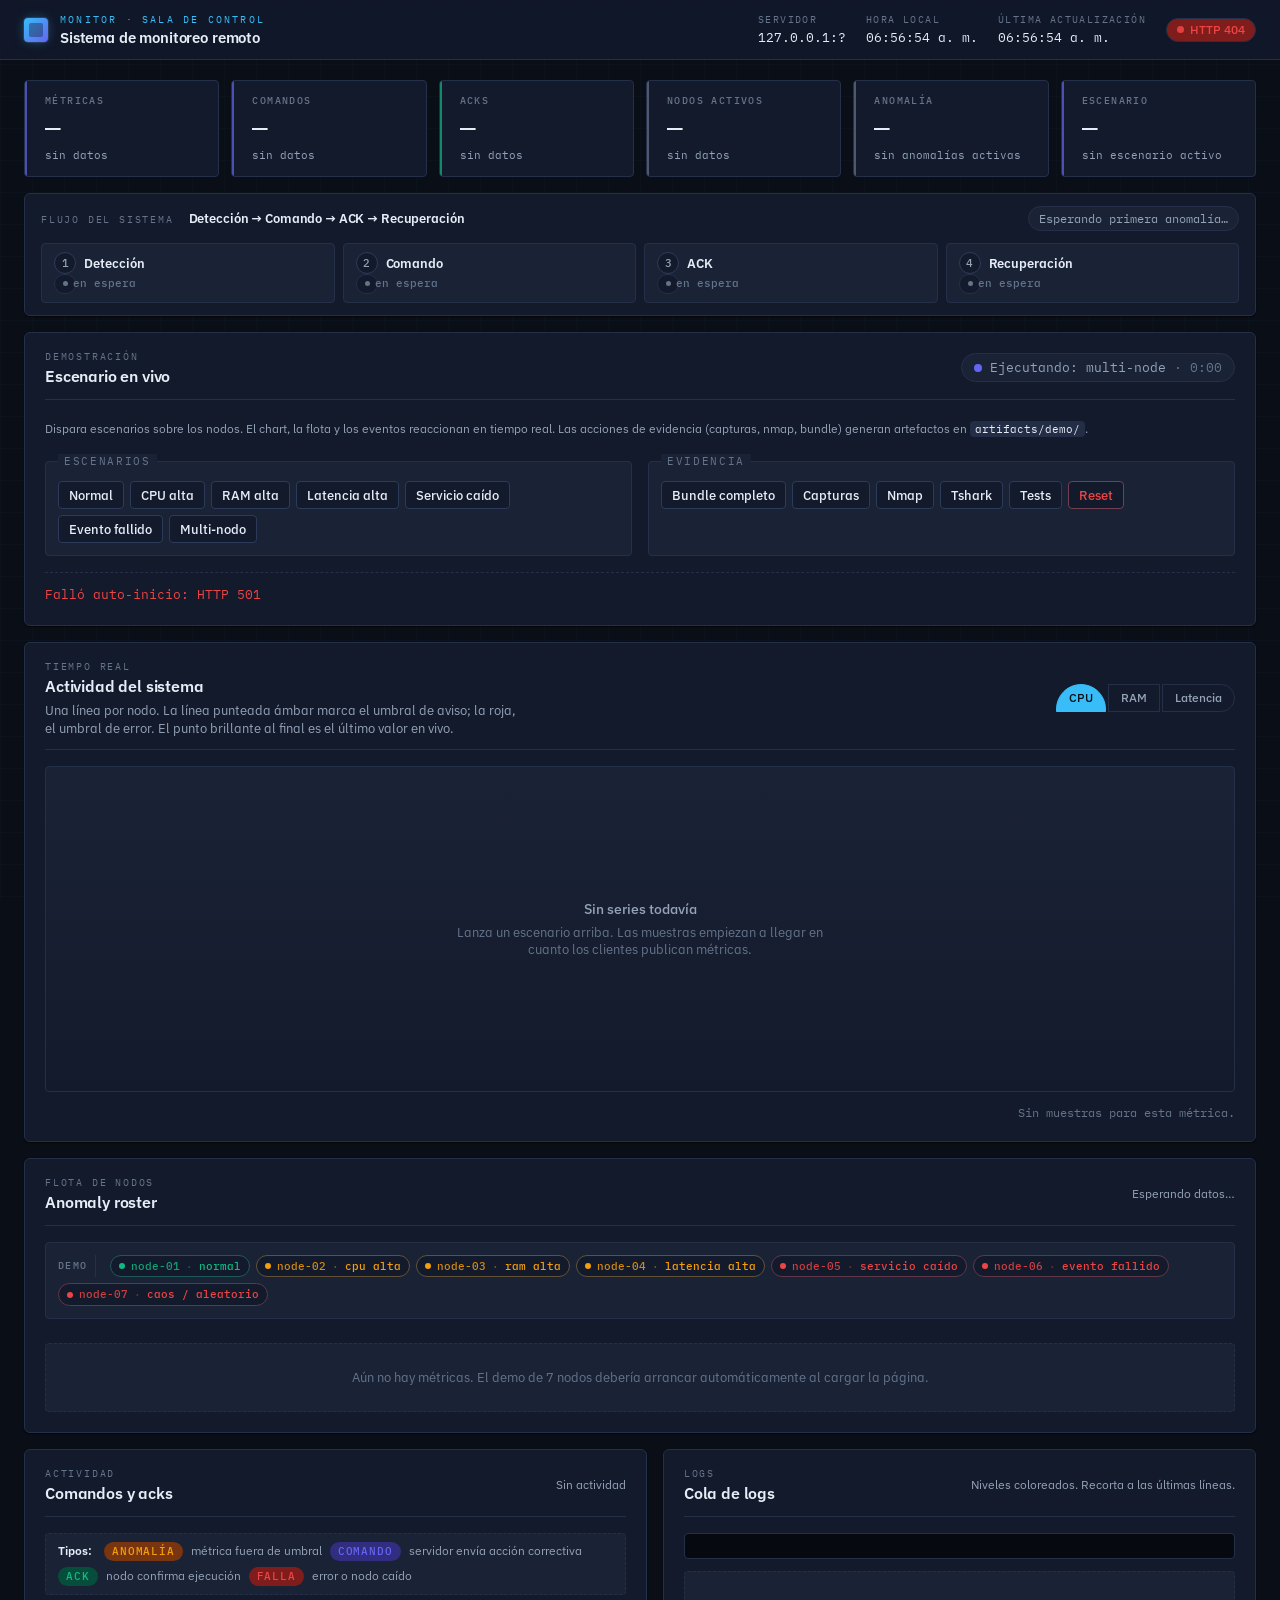
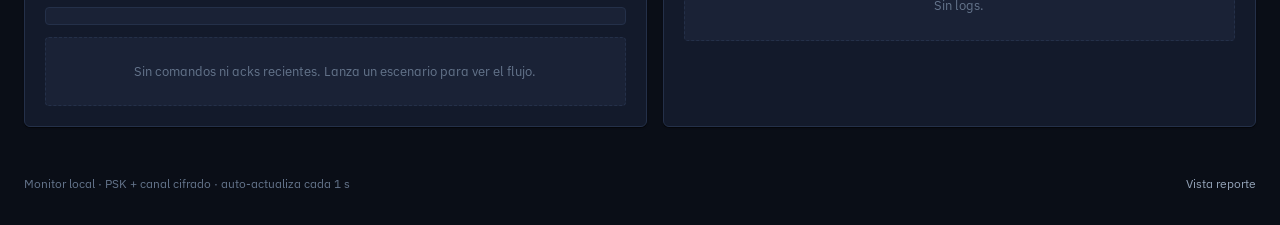
==== commit 24b894ad: "Add PSK-secured secure channel Introduce a PSK-based handshake with nonce challenge and encrypted ap" ====
--- a/frontend/static/index.html
+++ b/frontend/static/index.html
@@ -290,7 +290,7 @@
     </main>
 
     <footer class="footbar">
-      <span>Monitor local · autenticación por token · auto-actualiza cada 1 s</span>
+      <span>Monitor local · PSK + canal cifrado · auto-actualiza cada 1 s</span>
       <a class="footbar__link" href="snapshot.html" target="_blank" rel="noopener">Vista reporte</a>
     </footer>
 
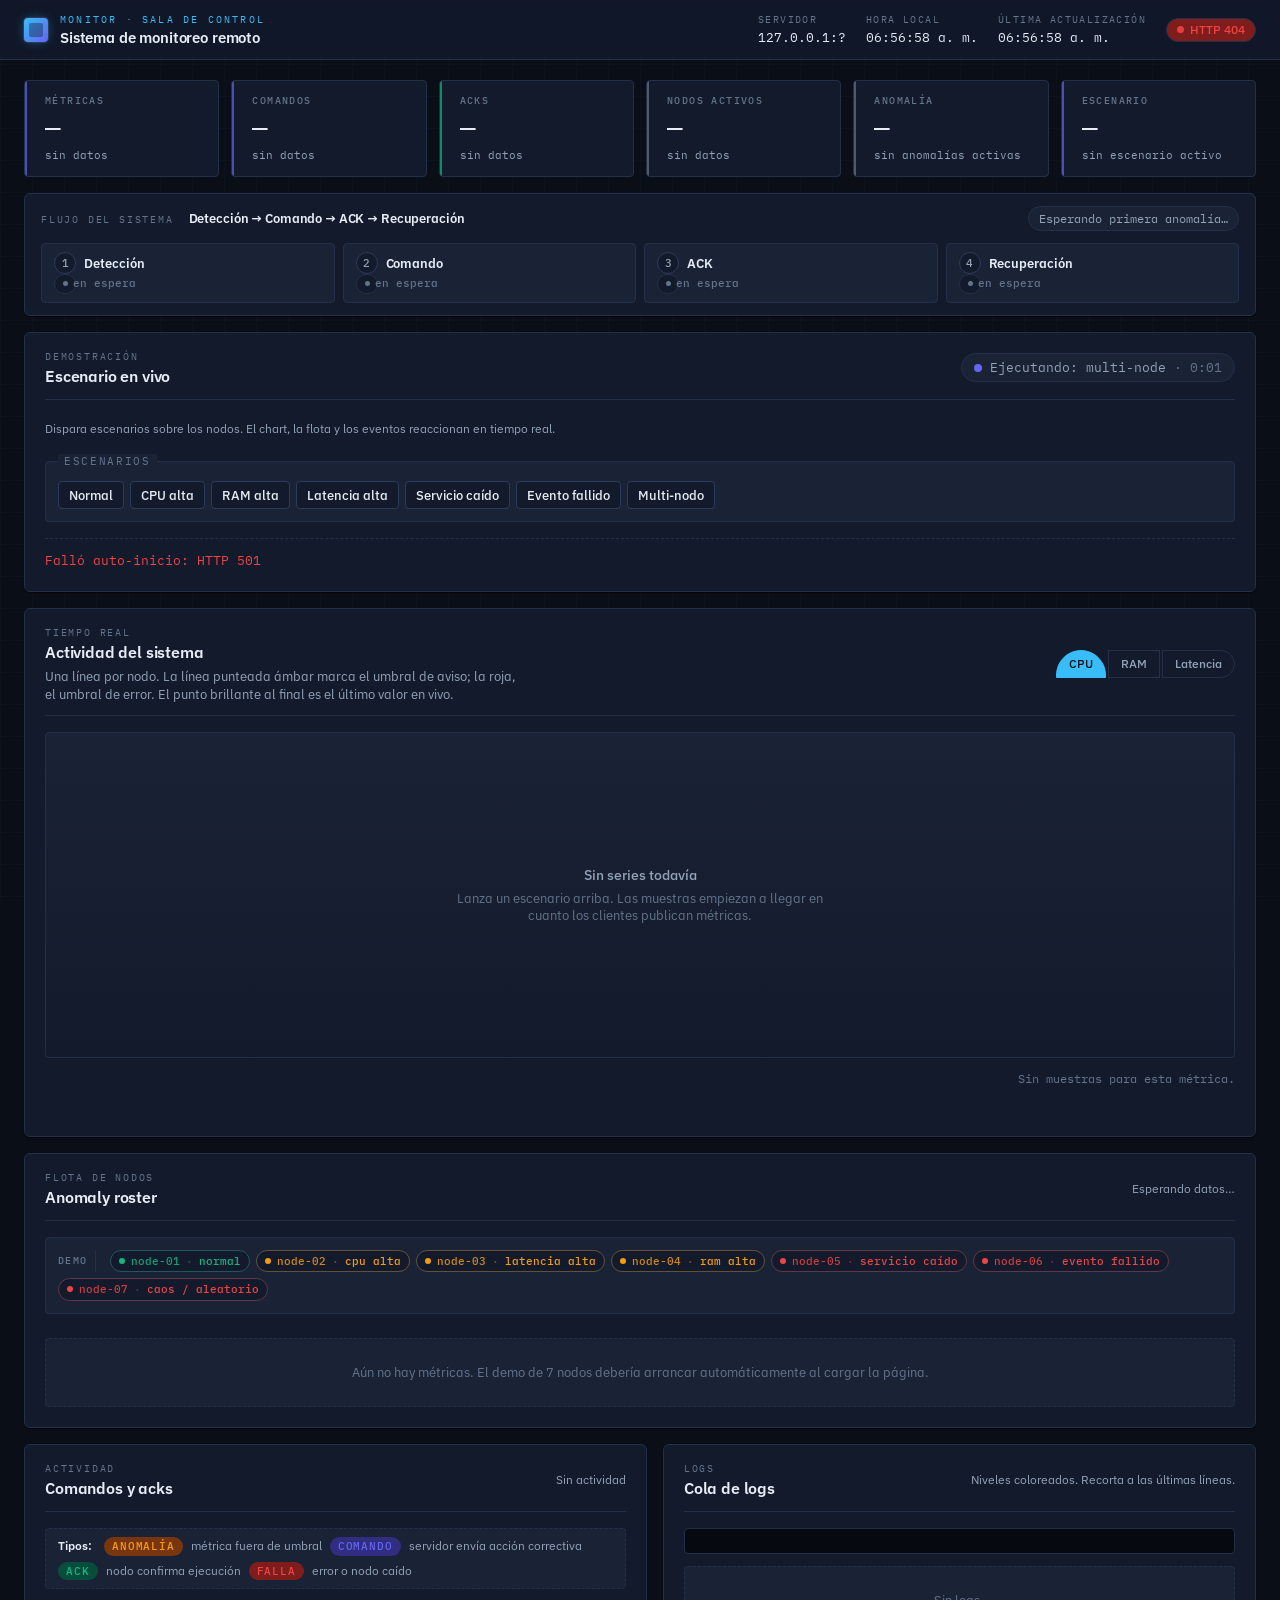
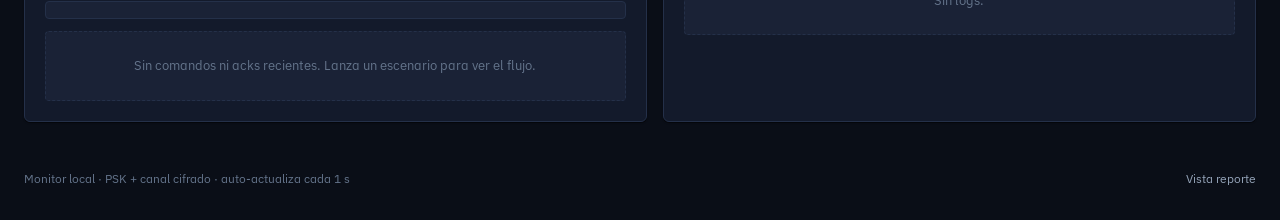
==== commit 1cc0c601: "Make multi-node the default demo profile Switch presentation and docs to use the 7-node `multi-node`" ====
--- a/frontend/static/index.html
+++ b/frontend/static/index.html
@@ -150,8 +150,7 @@
         </header>
         <p class="card__hint">
           Dispara escenarios sobre los nodos. El chart, la flota y los eventos
-          reaccionan en tiempo real. Las acciones de evidencia (capturas, nmap,
-          bundle) generan artefactos en <code>artifacts/demo/</code>.
+          reaccionan en tiempo real.
         </p>
         <div class="scenario__controls" role="group" aria-label="Controles de demostración">
           <fieldset class="control-group">
@@ -163,15 +162,6 @@
             <button class="btn btn--scenario" data-action="scenario" data-scenario="service-failure" type="button">Servicio caído</button>
             <button class="btn btn--scenario" data-action="scenario" data-scenario="failed-event" type="button">Evento fallido</button>
             <button class="btn btn--scenario" data-action="scenario" data-scenario="multi-node" type="button">Multi-nodo</button>
-          </fieldset>
-          <fieldset class="control-group">
-            <legend>Evidencia</legend>
-            <button class="btn btn--action" data-action="demo-bundle" type="button">Bundle completo</button>
-            <button class="btn btn--action" data-action="screenshots" type="button">Capturas</button>
-            <button class="btn btn--action" data-action="nmap" type="button">Nmap</button>
-            <button class="btn btn--action" data-action="tshark-capture" type="button">Tshark</button>
-            <button class="btn btn--action" data-action="tests" type="button">Tests</button>
-            <button class="btn btn--action btn--danger" data-action="reset" type="button">Reset</button>
           </fieldset>
         </div>
         <div class="scenario__feedback" id="scenario-feedback" role="status" aria-live="polite"></div>
@@ -235,8 +225,8 @@
           <span class="demo-roster__title">demo</span>
           <span class="demo-chip" data-role="ok"><span class="demo-chip__dot" aria-hidden="true"></span><span class="demo-chip__id">node-01</span><span class="demo-chip__sep">·</span>normal</span>
           <span class="demo-chip" data-role="warn"><span class="demo-chip__dot" aria-hidden="true"></span><span class="demo-chip__id">node-02</span><span class="demo-chip__sep">·</span>cpu alta</span>
-          <span class="demo-chip" data-role="warn"><span class="demo-chip__dot" aria-hidden="true"></span><span class="demo-chip__id">node-03</span><span class="demo-chip__sep">·</span>ram alta</span>
-          <span class="demo-chip" data-role="warn"><span class="demo-chip__dot" aria-hidden="true"></span><span class="demo-chip__id">node-04</span><span class="demo-chip__sep">·</span>latencia alta</span>
+          <span class="demo-chip" data-role="warn"><span class="demo-chip__dot" aria-hidden="true"></span><span class="demo-chip__id">node-03</span><span class="demo-chip__sep">·</span>latencia alta</span>
+          <span class="demo-chip" data-role="warn"><span class="demo-chip__dot" aria-hidden="true"></span><span class="demo-chip__id">node-04</span><span class="demo-chip__sep">·</span>ram alta</span>
           <span class="demo-chip" data-role="error"><span class="demo-chip__dot" aria-hidden="true"></span><span class="demo-chip__id">node-05</span><span class="demo-chip__sep">·</span>servicio caído</span>
           <span class="demo-chip" data-role="error"><span class="demo-chip__dot" aria-hidden="true"></span><span class="demo-chip__id">node-06</span><span class="demo-chip__sep">·</span>evento fallido</span>
           <span class="demo-chip" data-role="error"><span class="demo-chip__dot" aria-hidden="true"></span><span class="demo-chip__id">node-07</span><span class="demo-chip__sep">·</span>caos / aleatorio</span>
--- a/frontend/static/styles.css
+++ b/frontend/static/styles.css
@@ -644,7 +644,7 @@
 
 .scenario__controls {
   display: grid;
-  grid-template-columns: 1fr 1fr;
+  grid-template-columns: 1fr;
   gap: var(--space-4);
 }
 @media (max-width: 760px) { .scenario__controls { grid-template-columns: 1fr; } }
@@ -801,15 +801,25 @@
   justify-content: space-between;
   gap: var(--space-3);
   flex-wrap: wrap;
-}
-.chart__legend { display: flex; flex-wrap: wrap; gap: var(--space-3); }
+  min-height: 46px;
+}
+.chart__legend {
+  display: flex;
+  flex: 1 1 680px;
+  flex-wrap: wrap;
+  gap: 8px 12px;
+  min-width: 0;
+  min-height: 22px;
+}
 .legend-item {
   display: inline-flex;
   align-items: center;
   gap: 6px;
+  flex: 0 0 112px;
   font-size: 12.5px;
   color: var(--text);
   font-family: var(--font-mono);
+  min-width: 0;
 }
 .legend-item[data-state="error"] { color: var(--error); }
 .legend-item[data-state="warn"] { color: var(--warn); }
@@ -822,14 +832,22 @@
   background: var(--swatch, var(--text-faint));
   flex: 0 0 auto;
 }
-.legend-id { font-weight: 500; }
-.legend-val { color: var(--text-muted); }
+.legend-id { font-weight: 500; min-width: 0; overflow: hidden; text-overflow: ellipsis; white-space: nowrap; }
+.legend-val {
+  color: var(--text-muted);
+  margin-left: auto;
+  min-width: 42px;
+  text-align: right;
+  white-space: nowrap;
+}
 
 .chart__meta {
   font-family: var(--font-mono);
   font-size: 11.5px;
   color: var(--text-faint);
   margin-left: auto;
+  min-height: 22px;
+  white-space: nowrap;
 }
 
 /* === Stat strip ========================================================== */
@@ -1023,8 +1041,21 @@
   grid-template-columns: repeat(3, 1fr);
   gap: var(--space-2);
 }
-.metric { display: flex; flex-direction: column; gap: 4px; min-width: 0; }
-.metric__row { display: flex; align-items: baseline; justify-content: space-between; gap: var(--space-1); }
+.metric {
+  display: flex;
+  flex-direction: column;
+  gap: 4px;
+  min-width: 0;
+  min-height: 54px;
+}
+.metric__row {
+  display: grid;
+  grid-template-columns: minmax(0, 1fr) max-content;
+  align-items: baseline;
+  gap: 3px;
+  height: 18px;
+  min-width: 0;
+}
 .metric__label {
   font-family: var(--font-mono);
   font-size: 9.5px;
@@ -1032,13 +1063,20 @@
   letter-spacing: 0.1em;
   color: var(--text-faint);
   font-weight: 500;
+  min-width: 0;
+  overflow: hidden;
+  text-overflow: ellipsis;
+  white-space: nowrap;
 }
 .metric__value {
   font-family: var(--font-mono);
-  font-size: 13px;
+  font-size: 12px;
   font-weight: 500;
   color: var(--text);
   letter-spacing: -0.01em;
+  min-width: 34px;
+  text-align: right;
+  white-space: nowrap;
 }
 .metric__value[data-state="warn"] { color: var(--warn); }
 .metric__value[data-state="error"] { color: var(--error); }
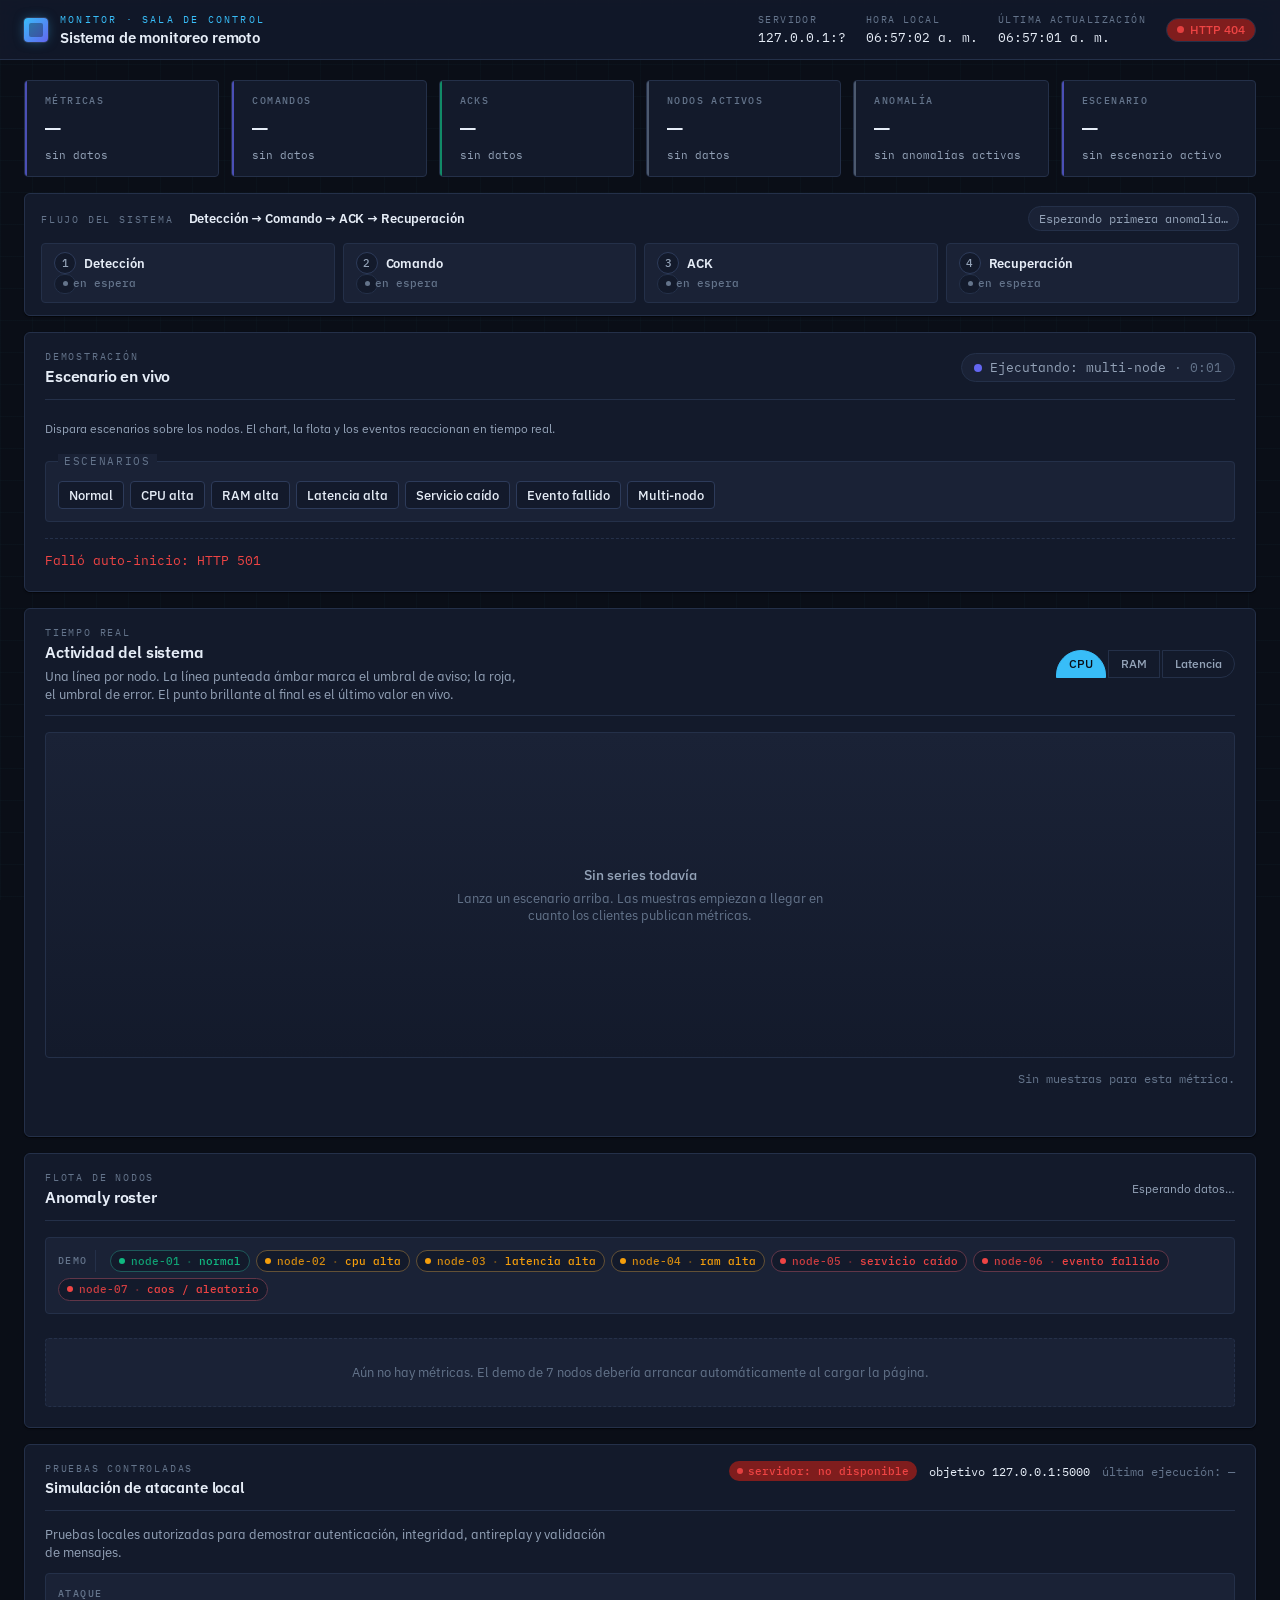
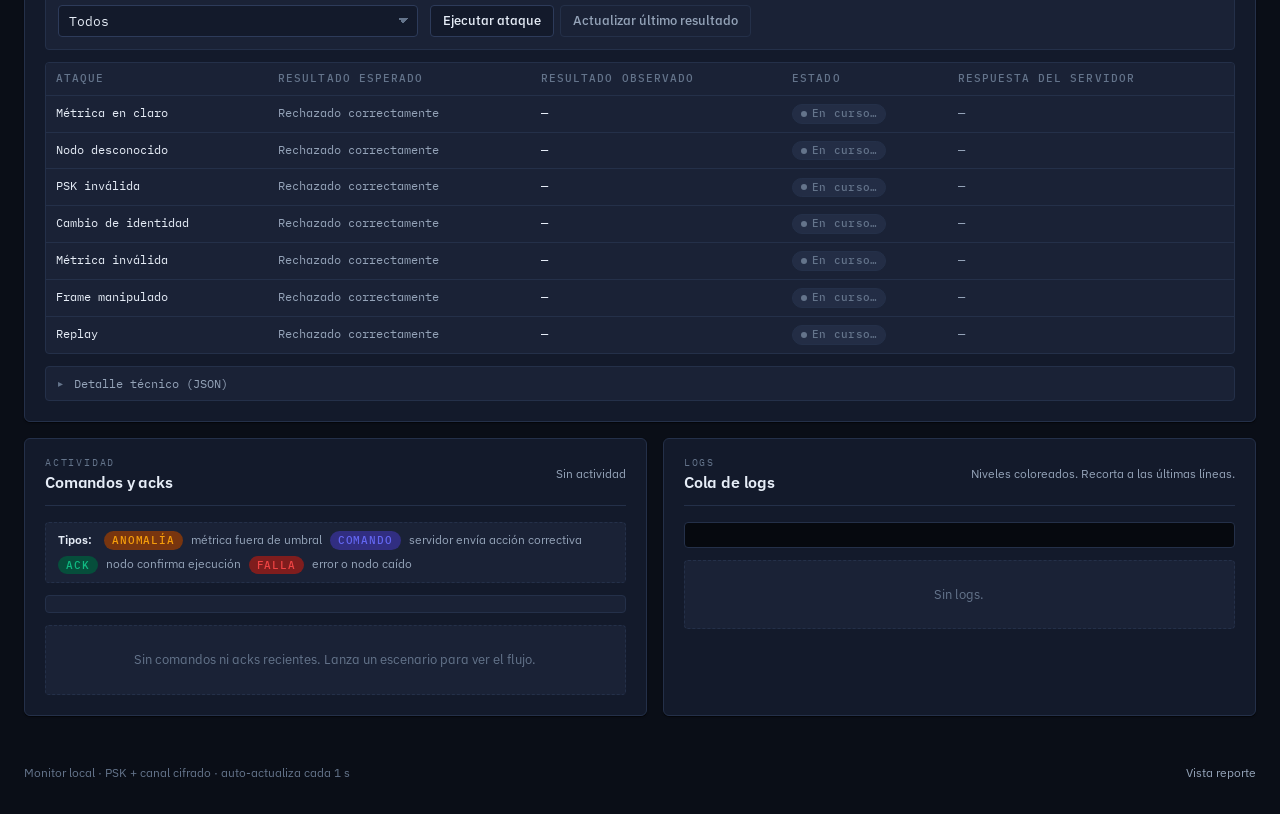
==== commit f88bd0c0: "Add attacker simulation, attack API endpoints, ACK hardening, evidence scripts, and docs" ====
--- a/frontend/static/index.html
+++ b/frontend/static/index.html
@@ -236,6 +236,71 @@
           Aún no hay métricas. El demo de 7 nodos debería arrancar
           automáticamente al cargar la página.
         </p>
+      </section>
+
+      <!-- Simulación de atacante local: panel compacto de validación académica.
+           NO pretende ser consola ofensiva; sólo enumera ataques locales
+           autorizados y compara resultado esperado vs. observado. -->
+      <section class="card attacker" aria-labelledby="attacker-titulo">
+        <header class="card__header attacker__head">
+          <div class="attacker__head-text">
+            <span class="card__eyebrow">pruebas controladas</span>
+            <h2 id="attacker-titulo">Simulación de atacante local</h2>
+          </div>
+          <div class="attacker__status-strip" role="status" aria-live="polite">
+            <span class="pill pill--mini" id="attacker-server-pill" data-state="loading">
+              <span class="pill__dot" aria-hidden="true"></span>
+              <span class="pill__label">servidor: comprobando…</span>
+            </span>
+            <span class="attacker__target" id="attacker-target">objetivo 127.0.0.1:5000</span>
+            <span class="attacker__last-run" id="attacker-last-run">última ejecución: —</span>
+          </div>
+        </header>
+        <p class="card__hint attacker__hint">
+          Pruebas locales autorizadas para demostrar autenticación, integridad,
+          antireplay y validación de mensajes.
+        </p>
+        <div class="attacker__controls" role="group" aria-label="Controles de simulación de atacante local">
+          <label class="attacker__field">
+            <span class="attacker__label">Ataque</span>
+            <select class="attacker__select" id="attacker-select" aria-label="Ataque a ejecutar">
+              <option value="all">Todos</option>
+            </select>
+          </label>
+          <div class="attacker__buttons">
+            <button class="btn btn--action" type="button" id="attacker-run">Ejecutar ataque</button>
+            <button class="btn btn--ghost" type="button" id="attacker-refresh">Actualizar último resultado</button>
+          </div>
+        </div>
+        <div class="attacker__feedback" id="attacker-feedback" role="status" aria-live="polite"></div>
+        <div class="attacker__table-wrap">
+          <table class="attacker__table" id="attacker-table" aria-describedby="attacker-titulo">
+            <thead>
+              <tr>
+                <th scope="col">Ataque</th>
+                <th scope="col">Resultado esperado</th>
+                <th scope="col">Resultado observado</th>
+                <th scope="col">Estado</th>
+                <th scope="col">Respuesta del servidor</th>
+              </tr>
+            </thead>
+            <tbody id="attacker-tbody">
+              <tr class="attacker__empty-row" id="attacker-empty-row">
+                <td colspan="5">
+                  <span class="attacker__empty-title">Sin resultados todavía</span>
+                  <span class="attacker__empty-hint">
+                    Selecciona un ataque y pulsa <strong>Ejecutar ataque</strong>.
+                    Los resultados se contrastan contra el resultado esperado.
+                  </span>
+                </td>
+              </tr>
+            </tbody>
+          </table>
+        </div>
+        <details class="attacker__details" id="attacker-details">
+          <summary>Detalle técnico (JSON)</summary>
+          <pre class="attacker__pre" id="attacker-pre">Sin detalle.</pre>
+        </details>
       </section>
 
       <!-- Comandos y acks: 2-col con logs -->
--- a/frontend/static/styles.css
+++ b/frontend/static/styles.css
@@ -1344,6 +1344,306 @@
 .footbar__link { color: var(--text-muted); }
 .footbar__link:hover { color: var(--text); }
 
+/* === Simulación de atacante local ======================================== */
+/* Academic protocol-validation panel. Same dark-board rhythm as the rest of
+ * the dashboard, but reads as a quiet inspection tool, not a console. */
+.attacker { gap: var(--space-3); }
+.attacker__head { gap: var(--space-4); align-items: flex-start; }
+.attacker__head-text { min-width: 0; }
+.attacker__head-text h2 { font-size: 15px; }
+
+.attacker__status-strip {
+  display: flex;
+  align-items: center;
+  flex-wrap: wrap;
+  gap: 6px var(--space-3);
+  font-family: var(--font-mono);
+  font-size: 11.5px;
+  color: var(--text-muted);
+  min-width: 0;
+}
+.attacker__target { color: var(--text); white-space: nowrap; }
+.attacker__last-run { color: var(--text-faint); white-space: nowrap; }
+
+.attacker__hint {
+  font-size: 12.5px;
+  line-height: 1.45;
+  color: var(--text-muted);
+  max-width: 72ch;
+  margin-top: -2px;
+}
+
+.attacker__controls {
+  display: flex;
+  flex-wrap: wrap;
+  align-items: flex-end;
+  gap: var(--space-3);
+  padding: var(--space-3);
+  background: var(--surface-2);
+  border: 1px solid var(--border);
+  border-radius: var(--radius-sm);
+}
+.attacker__field {
+  display: flex;
+  flex-direction: column;
+  gap: 4px;
+  min-width: 200px;
+  flex: 1 1 220px;
+  max-width: 360px;
+}
+.attacker__label {
+  font-family: var(--font-mono);
+  font-size: 10px;
+  text-transform: uppercase;
+  letter-spacing: 0.14em;
+  color: var(--text-faint);
+  font-weight: 500;
+}
+.attacker__select {
+  appearance: none;
+  -webkit-appearance: none;
+  font: inherit;
+  font-family: var(--font-mono);
+  font-size: 12.5px;
+  color: var(--text);
+  background-color: var(--surface);
+  background-image:
+    linear-gradient(45deg, transparent 50%, var(--text-faint) 50%),
+    linear-gradient(135deg, var(--text-faint) 50%, transparent 50%);
+  background-position:
+    calc(100% - 14px) 50%,
+    calc(100% - 9px) 50%;
+  background-size: 5px 5px, 5px 5px;
+  background-repeat: no-repeat;
+  border: 1px solid var(--border-strong);
+  border-radius: var(--radius-sm);
+  padding: 6px 28px 6px 10px;
+  height: 32px;
+  cursor: pointer;
+  transition: border-color 120ms ease, background-color 120ms ease;
+  min-width: 0;
+}
+.attacker__select:hover { border-color: var(--text-muted); }
+.attacker__select:focus-visible {
+  outline: 2px solid var(--accent);
+  outline-offset: 2px;
+  border-color: var(--accent);
+}
+.attacker__select:disabled { opacity: 0.55; cursor: not-allowed; }
+
+.attacker__buttons {
+  display: flex;
+  flex-wrap: wrap;
+  gap: 6px;
+  align-items: center;
+}
+
+.attacker__feedback {
+  min-height: 20px;
+  font-size: 12.5px;
+  color: var(--text-muted);
+  font-family: var(--font-mono);
+  border-top: 1px dashed var(--border);
+  padding-top: var(--space-2);
+  white-space: pre-wrap;
+  word-break: break-word;
+}
+.attacker__feedback[data-tone="success"] { color: var(--success); }
+.attacker__feedback[data-tone="warn"] { color: var(--warn); }
+.attacker__feedback[data-tone="error"] { color: var(--error); }
+.attacker__feedback[data-tone="info"] { color: var(--accent); }
+.attacker__feedback:empty { display: none; }
+
+.attacker__table-wrap {
+  background: var(--surface-2);
+  border: 1px solid var(--border);
+  border-radius: var(--radius-sm);
+  overflow: auto;
+  max-height: 320px;
+}
+.attacker__table {
+  width: 100%;
+  border-collapse: collapse;
+  font-size: 12.5px;
+  min-width: 720px;
+}
+.attacker__table thead th {
+  position: sticky;
+  top: 0;
+  z-index: 1;
+  text-align: left;
+  font-family: var(--font-mono);
+  font-size: 10.5px;
+  text-transform: uppercase;
+  letter-spacing: 0.1em;
+  font-weight: 500;
+  color: var(--text-faint);
+  background: var(--surface-2);
+  border-bottom: 1px solid var(--border);
+  padding: 8px 10px;
+  white-space: nowrap;
+}
+.attacker__table tbody td {
+  padding: 8px 10px;
+  border-bottom: 1px solid var(--border);
+  color: var(--text);
+  font-family: var(--font-mono);
+  font-size: 12px;
+  vertical-align: top;
+}
+.attacker__table tbody tr:last-child td { border-bottom: 0; }
+.attacker__table tbody tr.attacker__row--flash {
+  animation: attacker-flash 1.2s ease-out;
+}
+@keyframes attacker-flash {
+  0%   { background: color-mix(in srgb, var(--accent) 18%, transparent); }
+  100% { background: transparent; }
+}
+@media (prefers-reduced-motion: reduce) {
+  .attacker__table tbody tr.attacker__row--flash { animation: none; }
+}
+.attacker__table .col-name { white-space: nowrap; }
+.attacker__table .col-expected { color: var(--text-muted); }
+.attacker__table .col-observed { color: var(--text); }
+.attacker__table .col-status { white-space: nowrap; }
+.attacker__table .col-response {
+  color: var(--text-muted);
+  max-width: 320px;
+  overflow: hidden;
+  text-overflow: ellipsis;
+  word-break: break-word;
+}
+
+.attacker__badge {
+  display: inline-flex;
+  align-items: center;
+  gap: 5px;
+  font-family: var(--font-mono);
+  font-size: 10.5px;
+  font-weight: 500;
+  padding: 1px 8px;
+  border-radius: var(--radius-pill);
+  white-space: nowrap;
+  letter-spacing: 0.02em;
+}
+.attacker__badge::before {
+  content: "";
+  width: 6px;
+  height: 6px;
+  border-radius: 50%;
+  background: currentColor;
+  flex: 0 0 auto;
+}
+.attacker__badge--rejected {
+  color: var(--success);
+  background: var(--success-soft);
+  border: 1px solid color-mix(in srgb, var(--success) 35%, var(--border));
+}
+.attacker__badge--defense_failed {
+  color: var(--warn);
+  background: var(--warn-soft);
+  border: 1px solid color-mix(in srgb, var(--warn) 35%, var(--border));
+}
+.attacker__badge--no_response {
+  color: var(--error);
+  background: var(--error-soft);
+  border: 1px solid color-mix(in srgb, var(--error) 35%, var(--border));
+}
+.attacker__badge--pending {
+  color: var(--text-faint);
+  background: var(--surface-3);
+  border: 1px solid var(--border);
+}
+.attacker__badge--pending::before { background: var(--text-faint); }
+
+.attacker__empty-row td {
+  text-align: center;
+  color: var(--text-faint);
+  padding: var(--space-5) var(--space-3);
+  background: var(--surface-2);
+}
+.attacker__empty-title {
+  display: block;
+  color: var(--text-muted);
+  font-size: 13px;
+  font-weight: 500;
+  font-family: var(--font-sans);
+  margin-bottom: 4px;
+}
+.attacker__empty-hint {
+  display: block;
+  font-size: 12px;
+  font-family: var(--font-sans);
+  line-height: 1.45;
+  max-width: 60ch;
+  margin: 0 auto;
+}
+.attacker__empty-hint strong { color: var(--text); font-weight: 500; }
+
+.attacker__details {
+  border: 1px solid var(--border);
+  border-radius: var(--radius-sm);
+  background: var(--surface-2);
+  font-size: 12.5px;
+}
+.attacker__details > summary {
+  list-style: none;
+  cursor: pointer;
+  padding: 8px 12px;
+  font-family: var(--font-mono);
+  font-size: 11.5px;
+  color: var(--text-muted);
+  display: flex;
+  align-items: center;
+  gap: 6px;
+  user-select: none;
+}
+.attacker__details > summary::-webkit-details-marker { display: none; }
+.attacker__details > summary::before {
+  content: "▸";
+  font-size: 10px;
+  color: var(--text-faint);
+  transition: transform 120ms ease;
+  display: inline-block;
+  width: 10px;
+}
+.attacker__details[open] > summary::before { transform: rotate(90deg); }
+.attacker__details > summary:hover { color: var(--text); }
+.attacker__details > summary:focus-visible {
+  outline: 2px solid var(--accent);
+  outline-offset: 2px;
+  border-radius: var(--radius-sm);
+}
+.attacker__pre {
+  margin: 0;
+  padding: var(--space-3) var(--space-4);
+  background: #06090f;
+  border-top: 1px solid var(--border);
+  border-bottom-left-radius: var(--radius-sm);
+  border-bottom-right-radius: var(--radius-sm);
+  font-family: var(--font-mono);
+  font-size: 11.5px;
+  line-height: 1.5;
+  color: var(--text);
+  max-height: 280px;
+  overflow: auto;
+  white-space: pre-wrap;
+  word-break: break-word;
+}
+.attacker__pre:empty::before { content: "Sin detalle."; color: var(--text-faint); }
+@media (prefers-reduced-motion: reduce) {
+  .attacker__details > summary::before { transition: none; }
+}
+
+@media (max-width: 720px) {
+  .attacker__head { flex-direction: column; align-items: stretch; }
+  .attacker__status-strip { font-size: 11px; }
+  .attacker__controls { flex-direction: column; align-items: stretch; }
+  .attacker__field { max-width: none; }
+  .attacker__buttons { width: 100%; }
+  .attacker__buttons .btn { flex: 1 1 0; }
+}
+
 /* === Snapshot page (unchanged surface, restyled background) ============= */
 .snapshot {
   max-width: 1200px;
